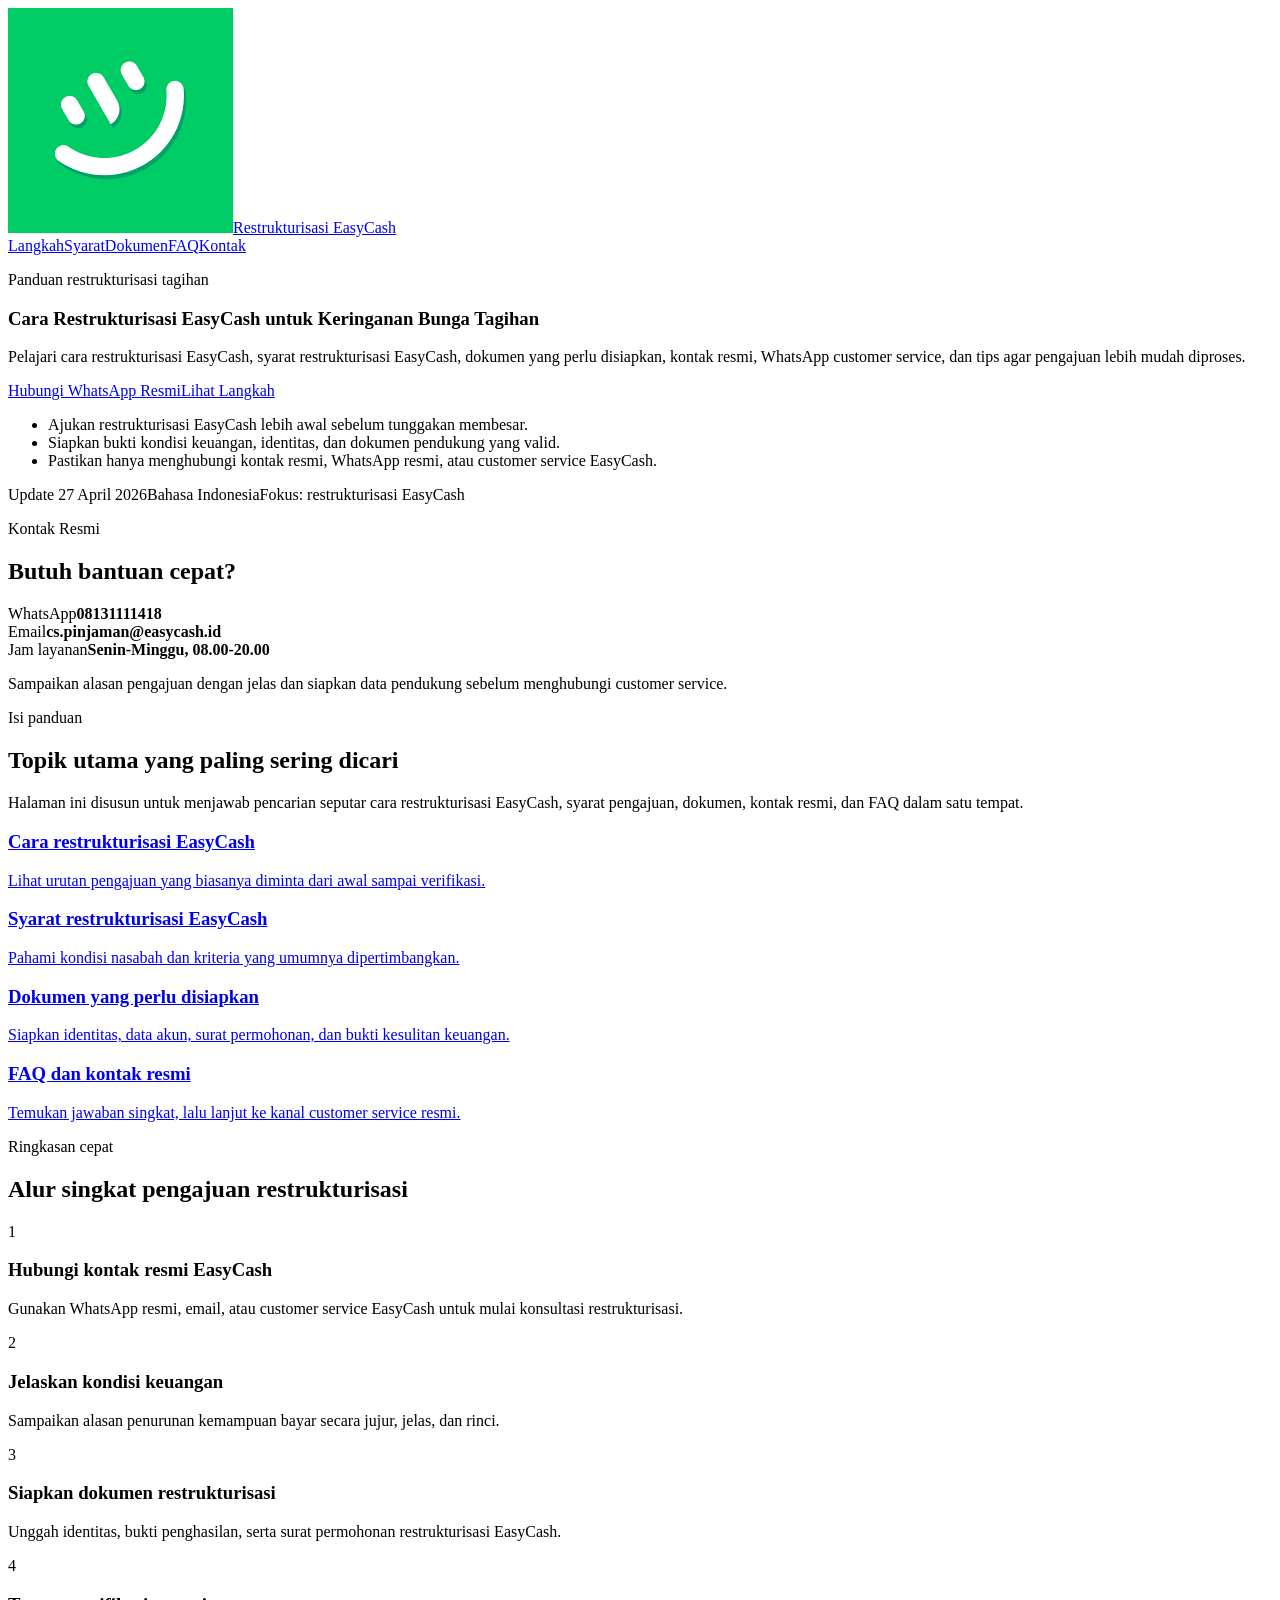
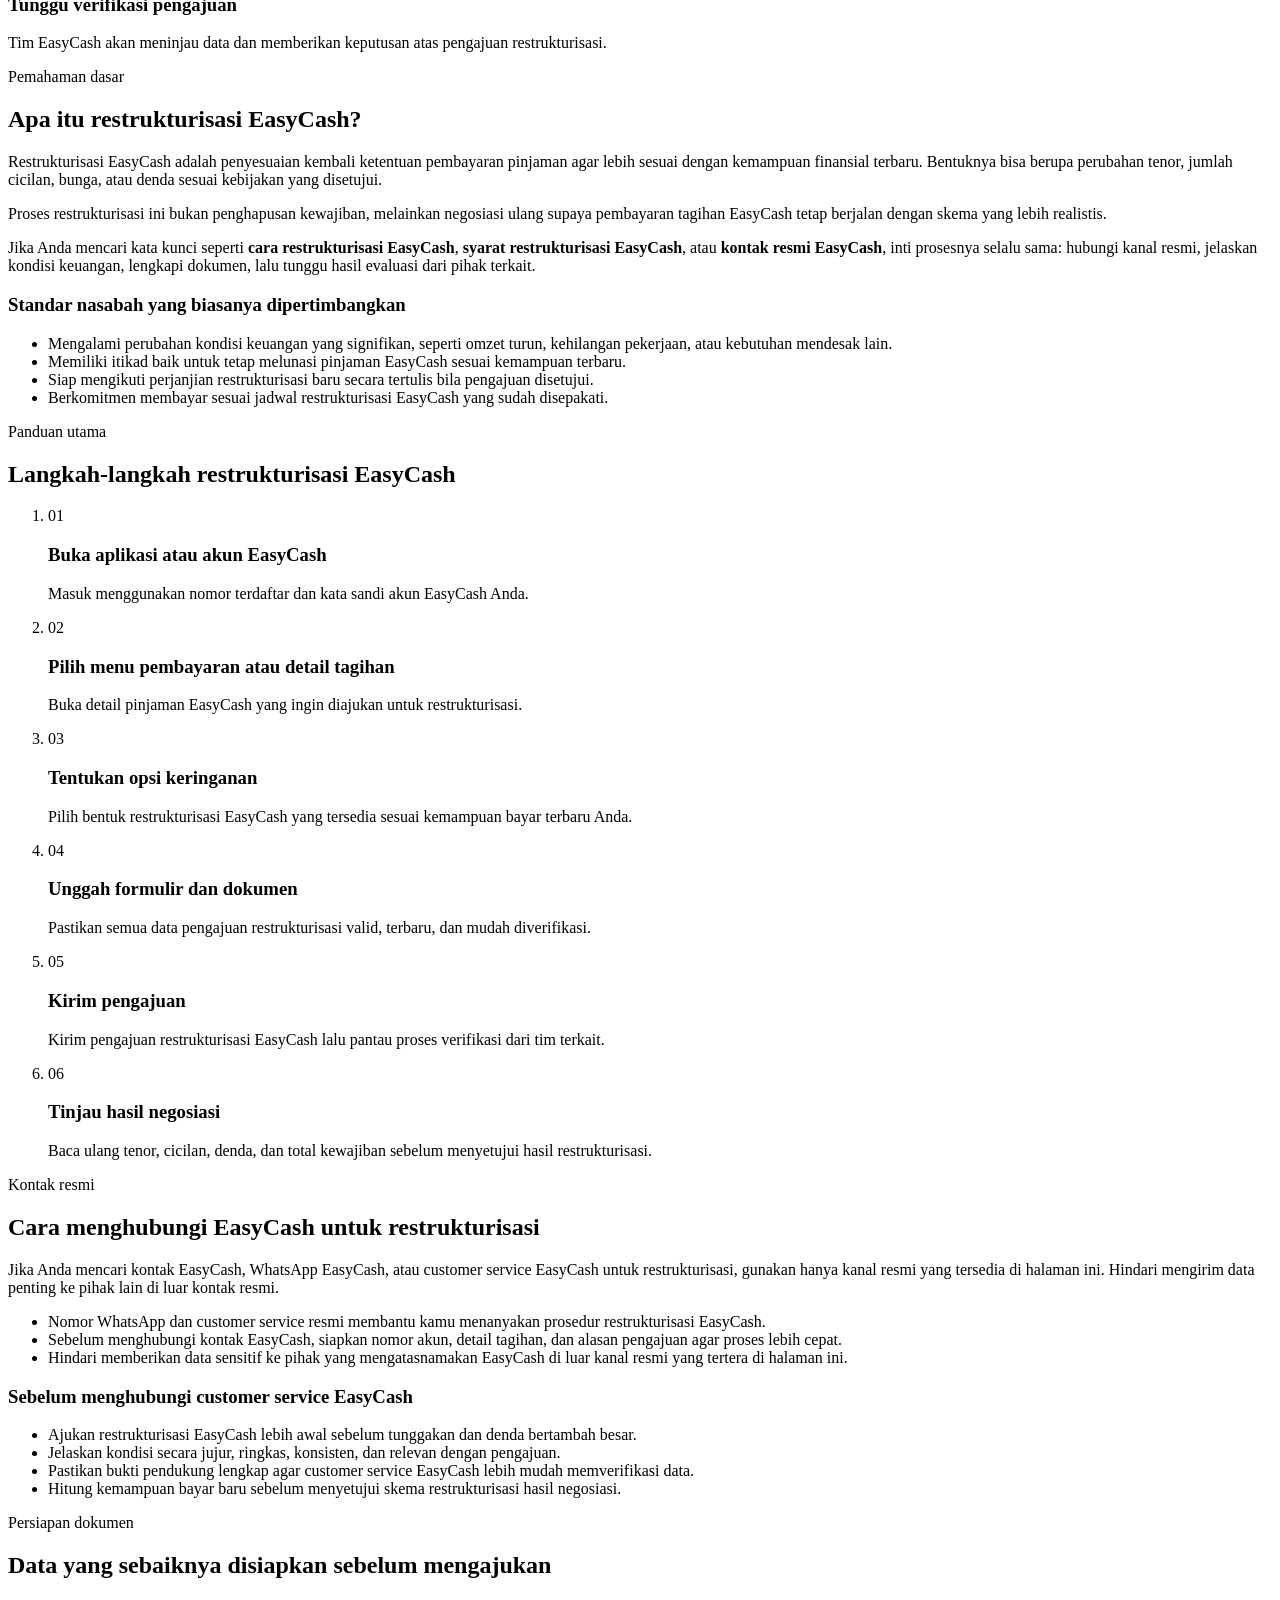
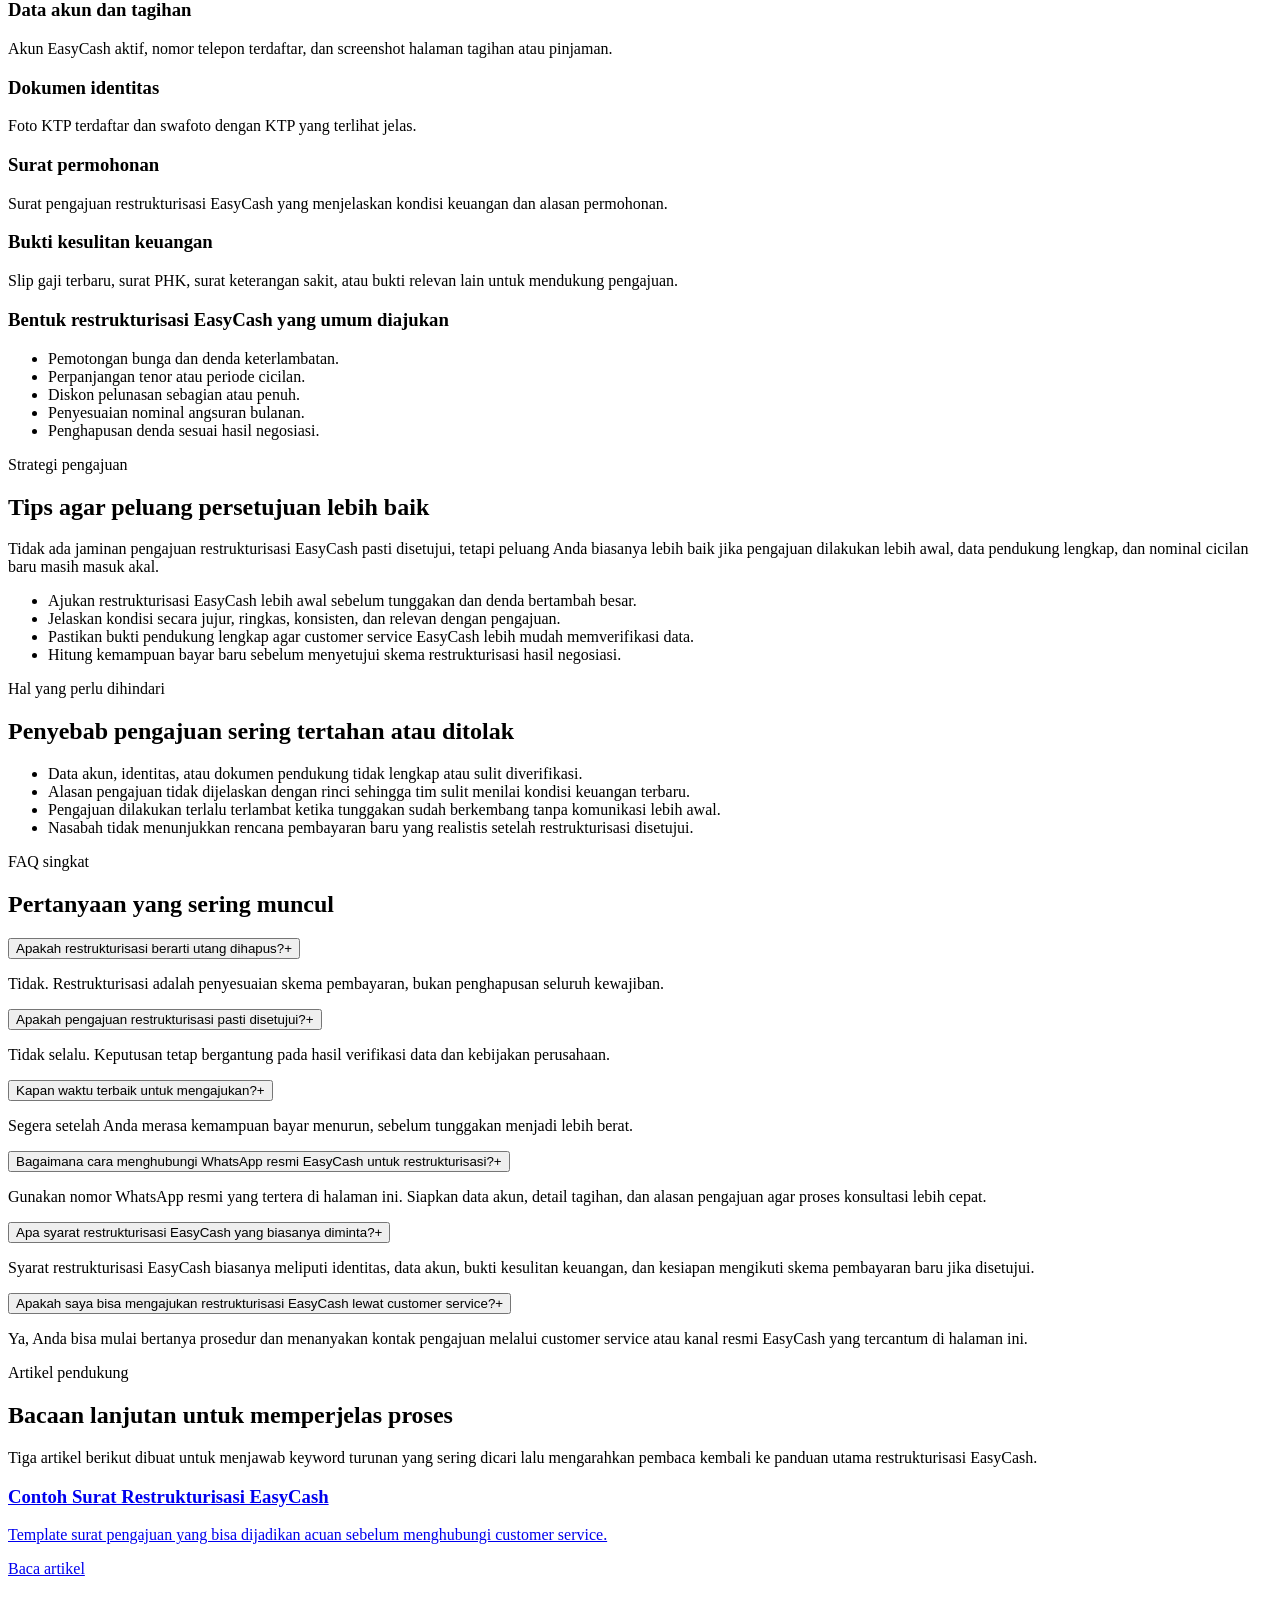
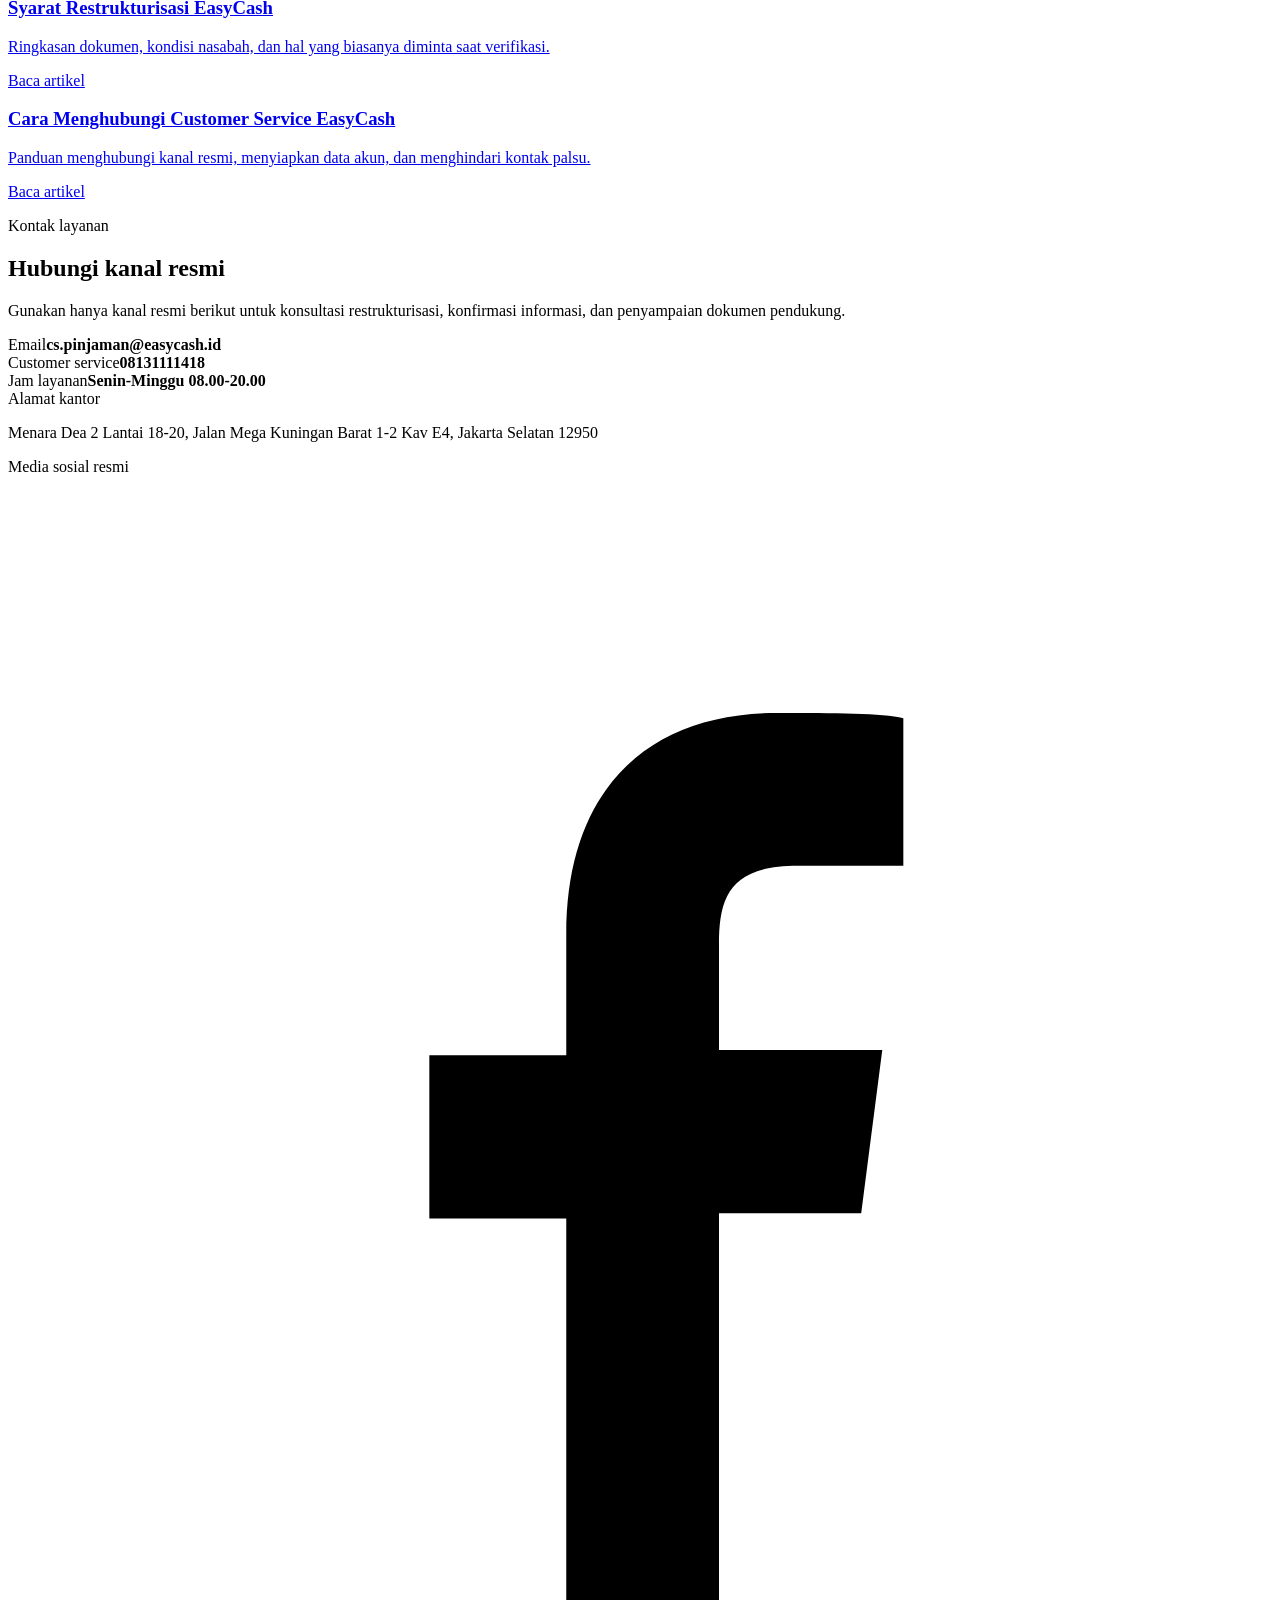
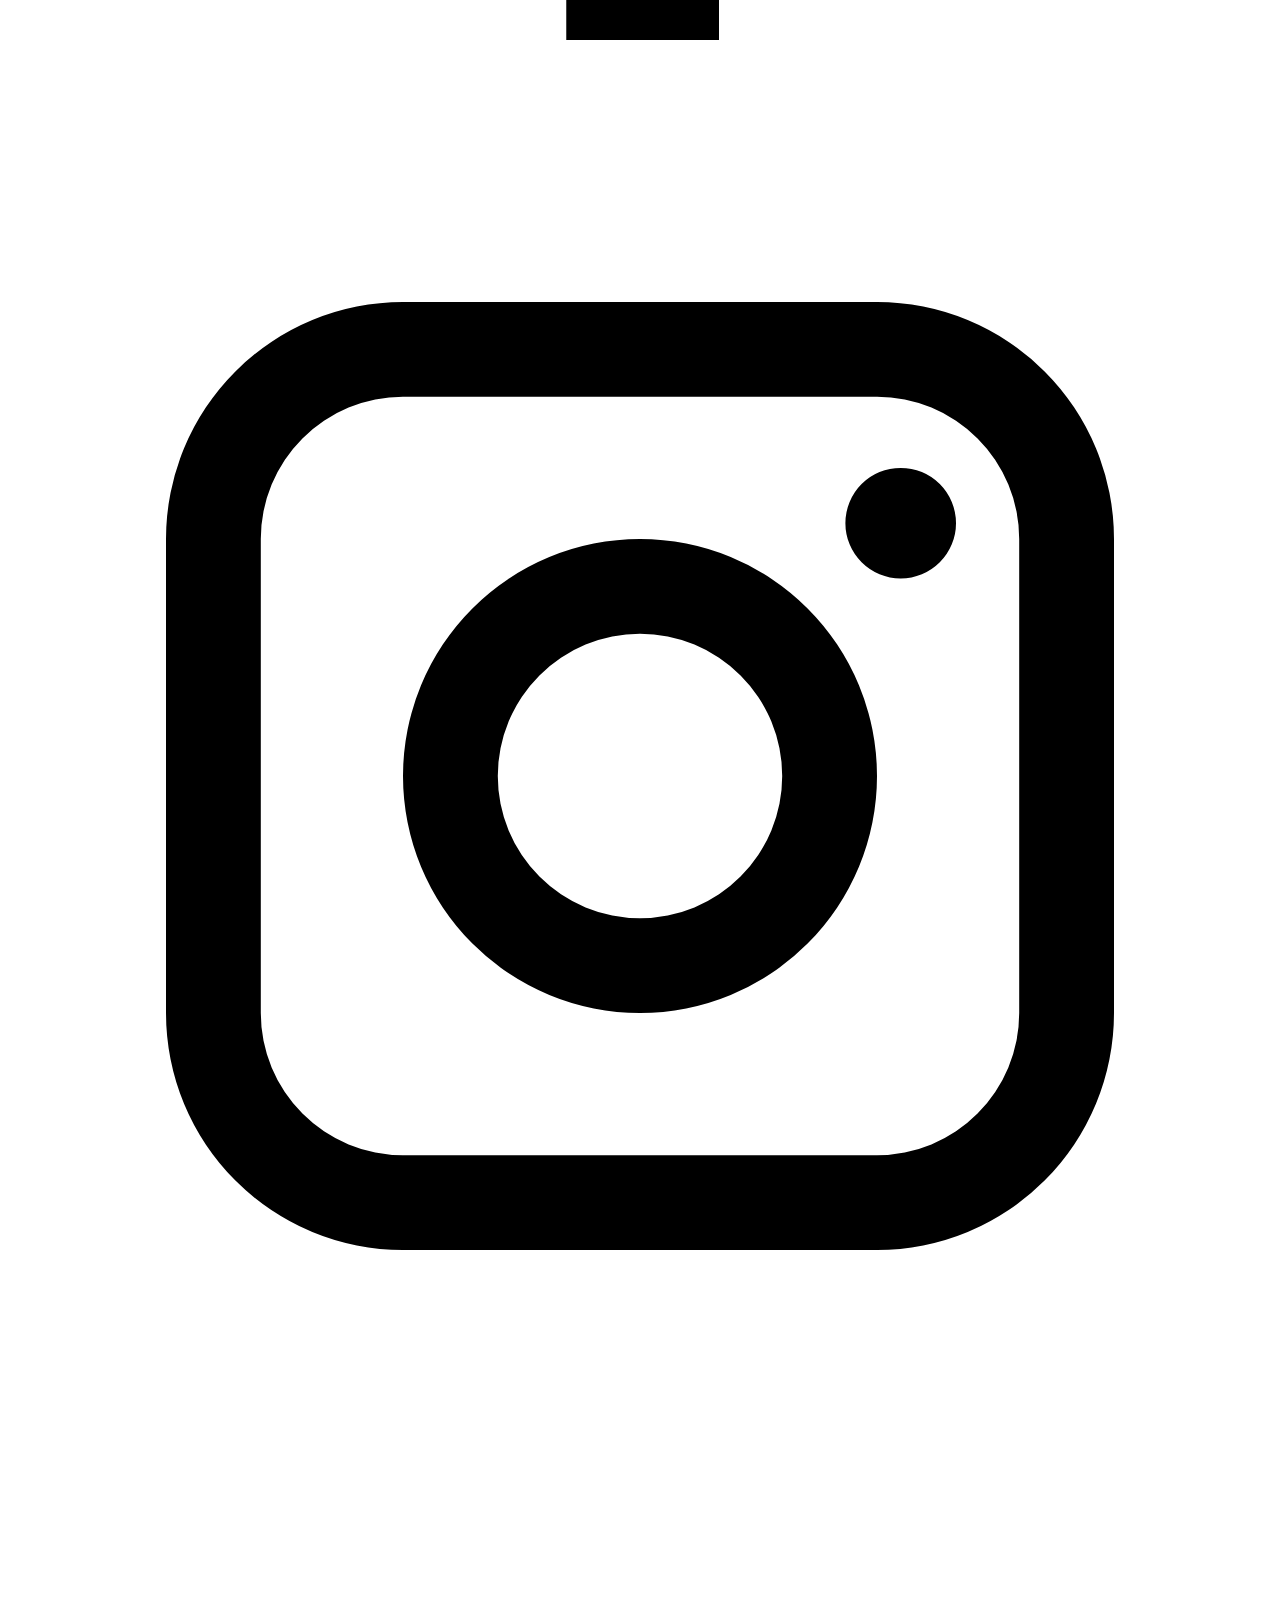
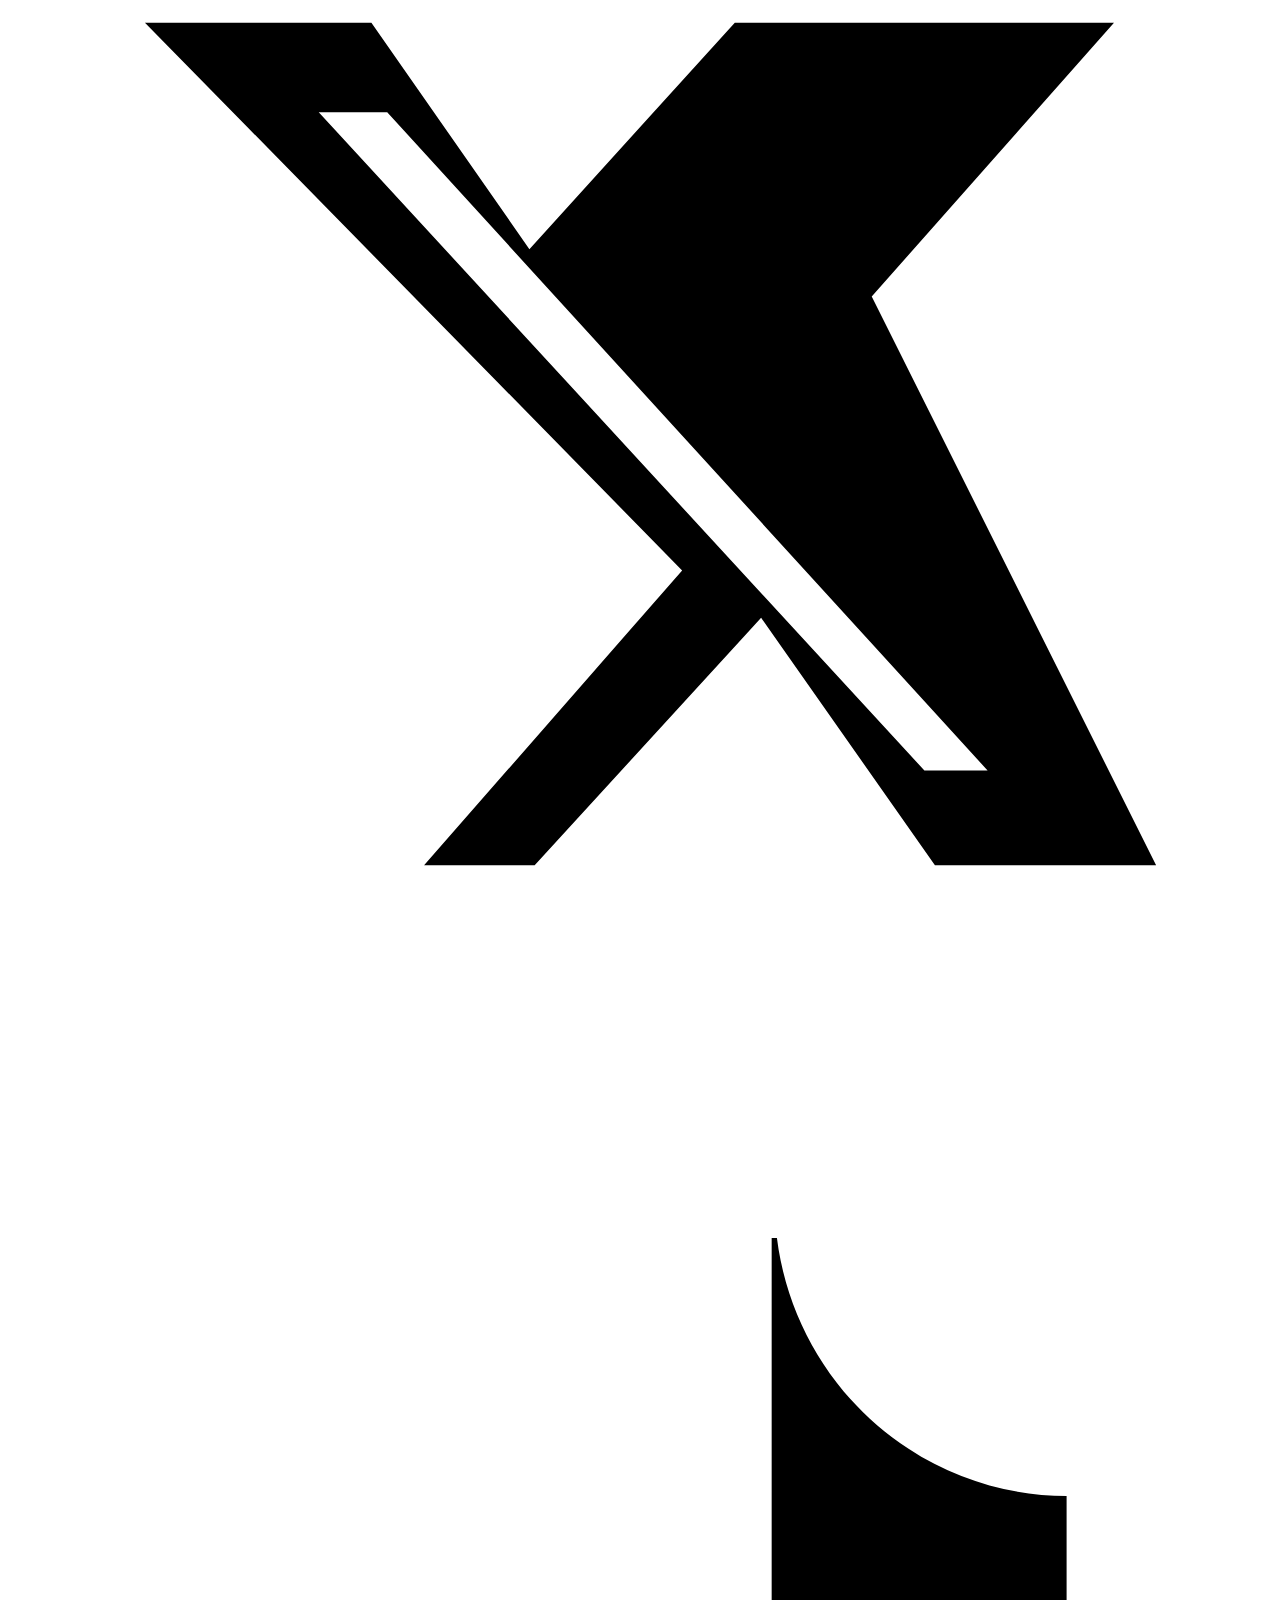
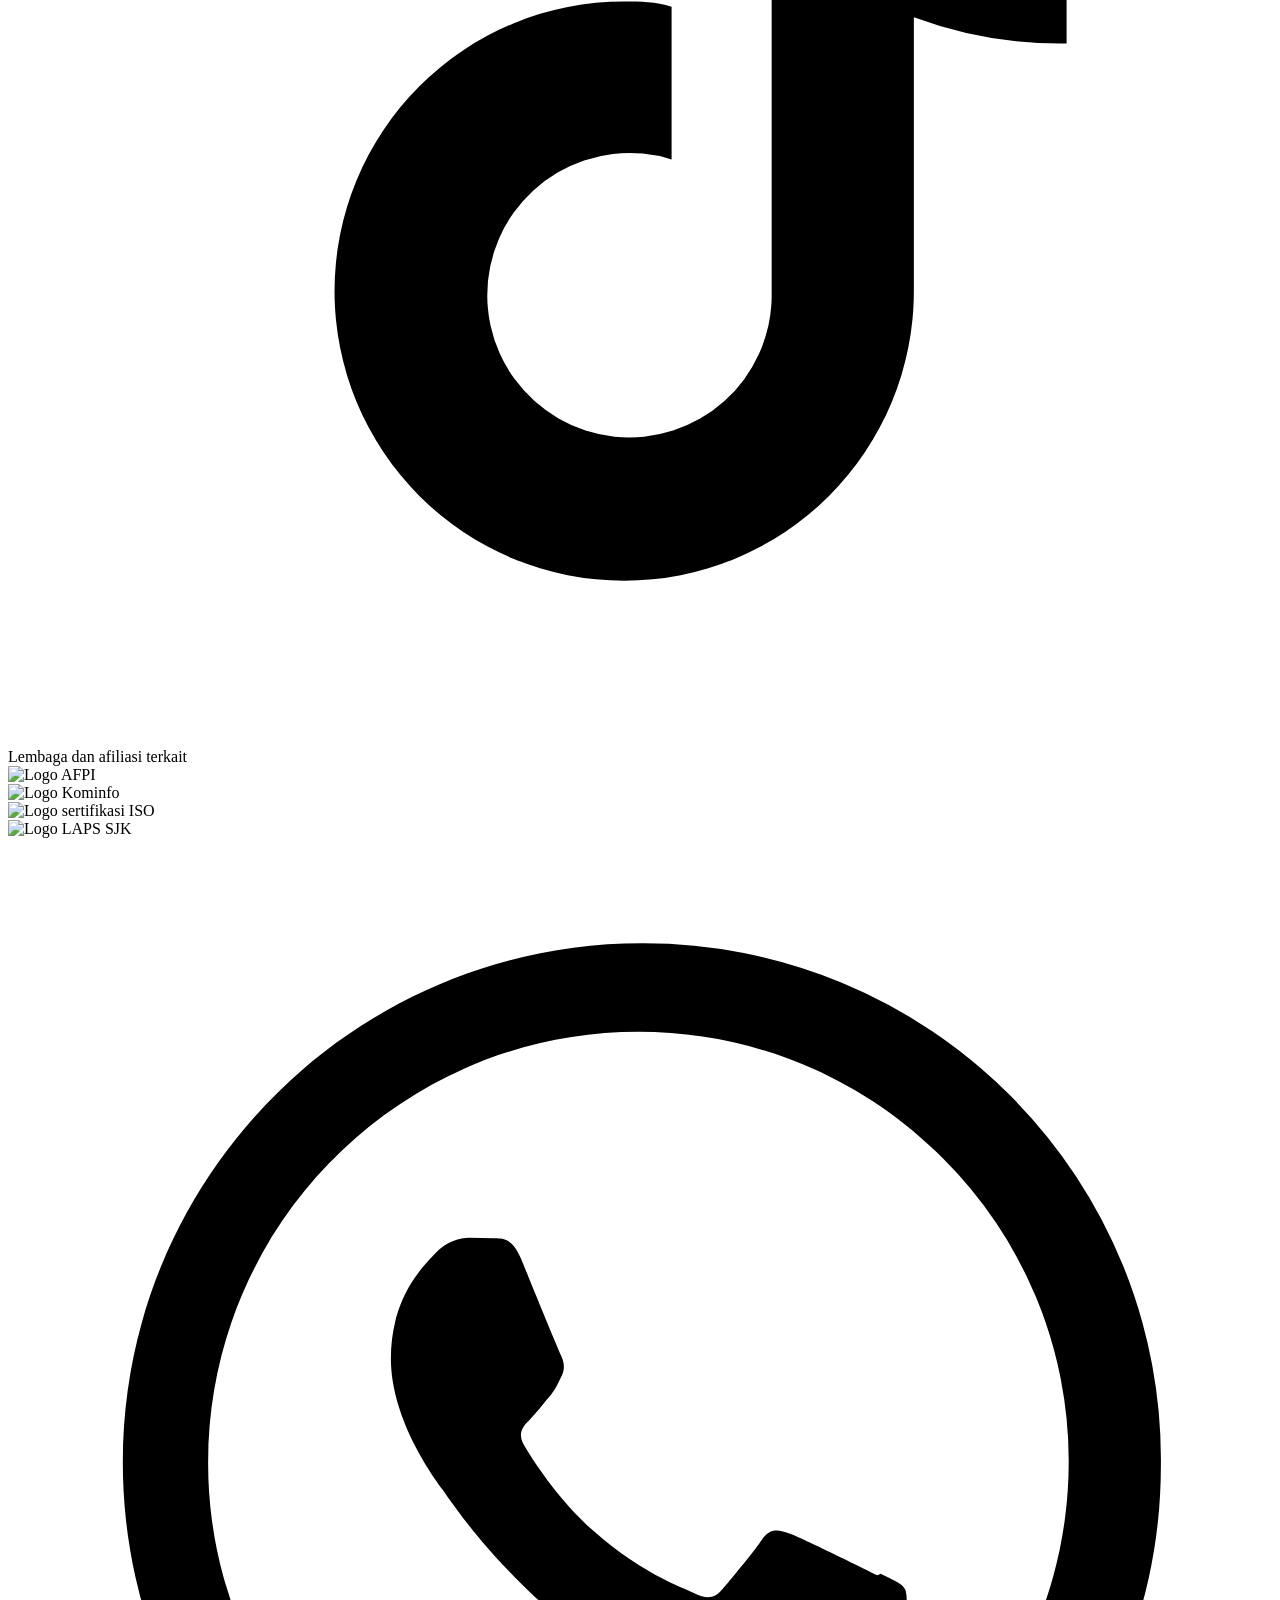
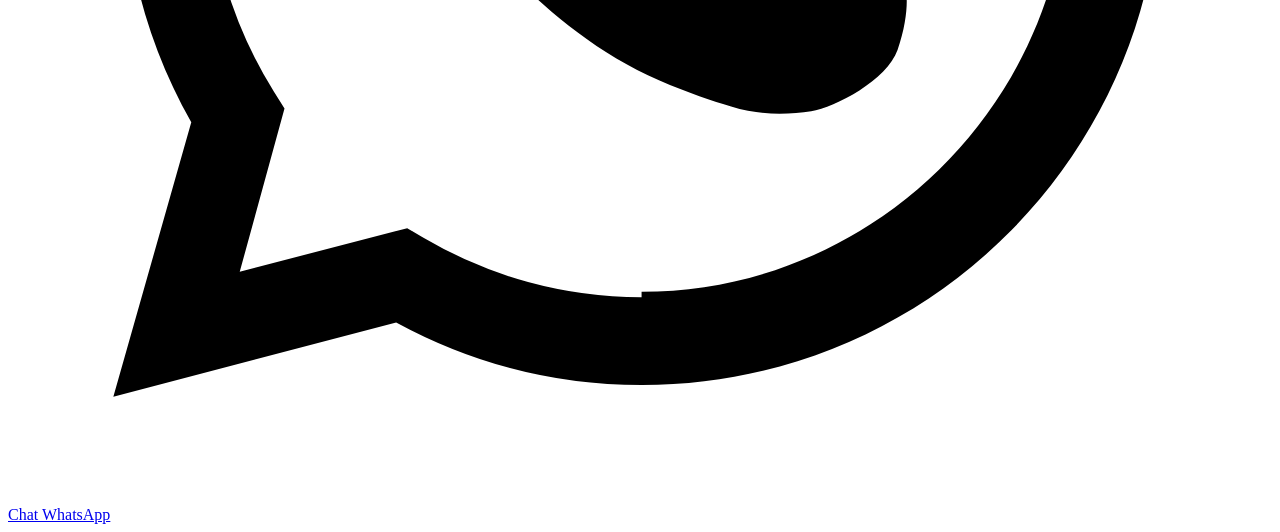
==== index.html @ 9e6d0cee "Create index.html" ====
<!DOCTYPE html>
<html lang="id"><head>
    <meta charset="UTF-8">
    <meta name="viewport" content="width=device-width, initial-scale=1.0">
    <meta name="theme-color" content="#0dcf66">
    <meta name="robots" content="index,follow,max-image-preview:large">
    <meta name="googlebot" content="index,follow,max-image-preview:large">
    <meta name="author" content="Restrukturisasi EasyCash">
    <meta name="format-detection" content="telephone=yes">
    <link rel="preconnect" href="https://fonts.googleapis.com">
    <link rel="preconnect" href="https://fonts.gstatic.com" crossorigin="">
    <link rel="icon" type="image/png" sizes="96x96" href="/favicon-96x96.png">
    <link rel="icon" type="image/png" sizes="48x48" href="/favicon-48x48.png">
    <link rel="icon" type="image/svg+xml" href="/favicon.svg">
    <link rel="icon" type="image/png" sizes="32x32" href="/favicon-32x32.png">
    <link rel="icon" type="image/png" sizes="16x16" href="/favicon-16x16.png">
    <link rel="shortcut icon" type="image/png" href="/favicon-48x48.png">
    <link rel="icon" href="/favicon.png" sizes="225x225">
    <link rel="apple-touch-icon" href="/apple-touch-icon.png">
    <link rel="manifest" href="/manifest.webmanifest">
    <link rel="canonical" href="https://cararestrukturisasipinjamaneasycash.id/">
    <title>Cara Restrukturisasi EasyCash, Syarat, Kontak, dan Pengajuan Resmi</title>
    <meta name="description" content="Panduan restrukturisasi EasyCash lengkap: syarat, dokumen, langkah pengajuan, kontak resmi, WhatsApp customer service, dan tips agar pengajuan lebih mudah diproses.">
    <meta name="google-site-verification" content="7ae8dd400c4c1f23">
    <meta name="keywords" content="restrukturisasi easycash, cara restrukturisasi easycash, syarat restrukturisasi easycash, kontak easycash, whatsapp easycash, pengajuan restrukturisasi easycash">
    <meta property="og:locale" content="id_ID">
    <meta property="og:type" content="article">
    <meta property="og:title" content="Cara Restrukturisasi EasyCash, Syarat, Kontak, dan Pengajuan Resmi">
    <meta property="og:description" content="Pelajari cara restrukturisasi EasyCash, syarat dokumen, kontak resmi, customer service WhatsApp, dan langkah pengajuan yang benar.">
    <meta property="og:url" content="https://cararestrukturisasipinjamaneasycash.id/">
    <meta property="og:site_name" content="Restrukturisasi EasyCash">
    <meta property="og:image" content="https://cararestrukturisasipinjamaneasycash.id/og-image.svg">
    <meta property="og:image:alt" content="Preview panduan restrukturisasi EasyCash">
    <meta property="og:image:width" content="1200">
    <meta property="og:image:height" content="630">
    <meta property="article:published_time" content="2026-04-27">
    <meta property="article:modified_time" content="2026-04-27">
    <link rel="alternate" hreflang="id-ID" href="https://cararestrukturisasipinjamaneasycash.id/">
    <meta name="twitter:card" content="summary_large_image">
    <meta name="twitter:title" content="Cara Restrukturisasi EasyCash, Syarat, Kontak, dan Pengajuan Resmi">
    <meta name="twitter:description" content="Panduan restrukturisasi EasyCash lengkap dengan syarat, kontak resmi, dan langkah pengajuan.">
    <meta name="twitter:image" content="https://cararestrukturisasipinjamaneasycash.id/og-image.svg">
    <script type="application/ld+json">
      {
        "@context": "https://schema.org",
        "@type": "Article",
        "headline": "Cara Restrukturisasi EasyCash, Syarat, Kontak, dan Pengajuan Resmi",
        "description": "Panduan restrukturisasi EasyCash lengkap: syarat, dokumen, langkah pengajuan, kontak resmi, WhatsApp customer service, dan tips agar pengajuan lebih mudah diproses.",
        "inLanguage": "id-ID",
        "mainEntityOfPage": {
          "@type": "WebPage",
          "@id": "https://cararestrukturisasipinjamaneasycash.id/"
        },
        "author": {
          "@type": "Organization",
          "name": "Restrukturisasi EasyCash"
        },
        "datePublished": "2026-04-27",
        "dateModified": "2026-04-27",
        "publisher": {
          "@type": "Organization",
          "name": "Restrukturisasi EasyCash",
          "logo": {
            "@type": "ImageObject",
            "url": "https://cararestrukturisasipinjamaneasycash.id/apple-touch-icon.png"
          }
        }
      }
    </script>
    <script type="module" crossorigin="" src="/assets/main-BmKi6YL8.js"></script>
    <link rel="stylesheet" crossorigin="" href="/assets/main--PvlXbp9.css">
  </head>
  <body>
    <div id="root"><script type="application/ld+json">{"@context":"https://schema.org","@type":"WebPage","name":"Cara Restrukturisasi EasyCash, Syarat, Kontak, dan Pengajuan Resmi","url":"https://cararestrukturisasipinjamaneasycash.id/","inLanguage":"id-ID","description":"Panduan restrukturisasi EasyCash lengkap: syarat, dokumen, langkah pengajuan, kontak resmi, WhatsApp customer service, dan tips agar pengajuan lebih mudah diproses."}</script><script type="application/ld+json">{"@context":"https://schema.org","@type":"Article","headline":"Cara Restrukturisasi EasyCash, Syarat, Kontak, dan Pengajuan Resmi","description":"Panduan restrukturisasi EasyCash lengkap: syarat, dokumen, langkah pengajuan, kontak resmi, WhatsApp customer service, dan tips agar pengajuan lebih mudah diproses.","author":{"@type":"Organization","name":"Restrukturisasi EasyCash"},"publisher":{"@type":"Organization","name":"Restrukturisasi EasyCash","logo":{"@type":"ImageObject","url":"https://cararestrukturisasipinjamaneasycash.id/apple-touch-icon.png"}},"mainEntityOfPage":"https://cararestrukturisasipinjamaneasycash.id/","datePublished":"2026-04-27","dateModified":"2026-04-27","image":"https://cararestrukturisasipinjamaneasycash.id/og-image.svg","keywords":["restrukturisasi easycash","cara restrukturisasi easycash","syarat restrukturisasi easycash","whatsapp easycash","kontak easycash"]}</script><script type="application/ld+json">{"@context":"https://schema.org","@type":"FAQPage","mainEntity":[{"@type":"Question","name":"Apakah restrukturisasi berarti utang dihapus?","acceptedAnswer":{"@type":"Answer","text":"Tidak. Restrukturisasi adalah penyesuaian skema pembayaran, bukan penghapusan seluruh kewajiban."}},{"@type":"Question","name":"Apakah pengajuan restrukturisasi pasti disetujui?","acceptedAnswer":{"@type":"Answer","text":"Tidak selalu. Keputusan tetap bergantung pada hasil verifikasi data dan kebijakan perusahaan."}},{"@type":"Question","name":"Kapan waktu terbaik untuk mengajukan?","acceptedAnswer":{"@type":"Answer","text":"Segera setelah Anda merasa kemampuan bayar menurun, sebelum tunggakan menjadi lebih berat."}},{"@type":"Question","name":"Bagaimana cara menghubungi WhatsApp resmi EasyCash untuk restrukturisasi?","acceptedAnswer":{"@type":"Answer","text":"Gunakan nomor WhatsApp resmi yang tertera di halaman ini. Siapkan data akun, detail tagihan, dan alasan pengajuan agar proses konsultasi lebih cepat."}},{"@type":"Question","name":"Apa syarat restrukturisasi EasyCash yang biasanya diminta?","acceptedAnswer":{"@type":"Answer","text":"Syarat restrukturisasi EasyCash biasanya meliputi identitas, data akun, bukti kesulitan keuangan, dan kesiapan mengikuti skema pembayaran baru jika disetujui."}},{"@type":"Question","name":"Apakah saya bisa mengajukan restrukturisasi EasyCash lewat customer service?","acceptedAnswer":{"@type":"Answer","text":"Ya, Anda bisa mulai bertanya prosedur dan menanyakan kontak pengajuan melalui customer service atau kanal resmi EasyCash yang tercantum di halaman ini."}}]}</script><script type="application/ld+json">{"@context":"https://schema.org","@type":"Organization","name":"Restrukturisasi EasyCash","url":"https://cararestrukturisasipinjamaneasycash.id/","email":"cs.pinjaman@easycash.id","contactPoint":[{"@type":"ContactPoint","contactType":"customer support","telephone":"+62-813-1111-418","areaServed":"ID","availableLanguage":["id"]}],"sameAs":["https://www.facebook.com/EasycashIndonesia","https://www.instagram.com/easycash.ind","https://x.com/easycashid","https://www.tiktok.com/@easycash.id"]}</script><script type="application/ld+json">{"@context":"https://schema.org","@type":"BreadcrumbList","itemListElement":[{"@type":"ListItem","position":1,"name":"Beranda","item":"https://cararestrukturisasipinjamaneasycash.id/"},{"@type":"ListItem","position":2,"name":"Restrukturisasi EasyCash","item":"https://cararestrukturisasipinjamaneasycash.id/"}]}</script><header class="site-header"><div class="container nav"><a class="brand" href="#top"><span class="brand-media" aria-hidden="true"><img class="brand-icon" src="[data-uri]" alt=""></span><span class="brand-text">Restrukturisasi EasyCash</span></a><nav class="nav-links"><a href="#langkah">Langkah</a><a href="#syarat">Syarat</a><a href="#dokumen">Dokumen</a><a href="#faq">FAQ</a><a href="#kontak">Kontak</a></nav></div></header><main id="top"><article class="page-article" aria-label="Panduan restrukturisasi EasyCash"><section class="hero"><div class="container hero-grid"><div class="hero-copy reveal revealed"><p class="eyebrow">Panduan restrukturisasi tagihan</p><h1>Cara Restrukturisasi EasyCash untuk Keringanan Bunga Tagihan</h1><p class="lead">Pelajari cara restrukturisasi EasyCash, syarat restrukturisasi EasyCash, dokumen yang perlu disiapkan, kontak resmi, WhatsApp customer service, dan tips agar pengajuan lebih mudah diproses.</p><div class="cta-group"><a class="button button-primary" href="https://wa.me/628131111418" target="_blank" rel="noreferrer">Hubungi WhatsApp Resmi</a><a class="button button-secondary" href="#langkah">Lihat Langkah</a></div><ul class="hero-points"><li>Ajukan restrukturisasi EasyCash lebih awal sebelum tunggakan membesar.</li><li>Siapkan bukti kondisi keuangan, identitas, dan dokumen pendukung yang valid.</li><li>Pastikan hanya menghubungi kontak resmi, WhatsApp resmi, atau customer service EasyCash.</li></ul><div class="hero-meta" aria-label="Informasi artikel"><span>Update 27 April 2026</span><span>Bahasa Indonesia</span><span>Fokus: restrukturisasi EasyCash</span></div></div><aside class="hero-card reveal revealed"><p class="card-label">Kontak Resmi</p><h2>Butuh bantuan cepat?</h2><div class="contact-list"><div><span>WhatsApp</span><strong>08131111418</strong></div><div><span>Email</span><strong>cs.pinjaman@easycash.id</strong></div><div><span>Jam layanan</span><strong>Senin-Minggu, 08.00-20.00</strong></div></div><p class="helper">Sampaikan alasan pengajuan dengan jelas dan siapkan data pendukung sebelum menghubungi customer service.</p></aside></div></section><section class="section section-toc"><div class="container"><div class="section-heading reveal revealed"><p class="eyebrow">Isi panduan</p><h2>Topik utama yang paling sering dicari</h2><p class="body-copy">Halaman ini disusun untuk menjawab pencarian seputar cara restrukturisasi EasyCash, syarat pengajuan, dokumen, kontak resmi, dan FAQ dalam satu tempat.</p></div><nav class="toc-grid" aria-label="Daftar isi artikel"><a class="toc-card reveal revealed" href="#langkah"><h3>Cara restrukturisasi EasyCash</h3><p>Lihat urutan pengajuan yang biasanya diminta dari awal sampai verifikasi.</p></a><a class="toc-card reveal revealed" href="#syarat"><h3>Syarat restrukturisasi EasyCash</h3><p>Pahami kondisi nasabah dan kriteria yang umumnya dipertimbangkan.</p></a><a class="toc-card reveal revealed" href="#dokumen"><h3>Dokumen yang perlu disiapkan</h3><p>Siapkan identitas, data akun, surat permohonan, dan bukti kesulitan keuangan.</p></a><a class="toc-card reveal revealed" href="#faq"><h3>FAQ dan kontak resmi</h3><p>Temukan jawaban singkat, lalu lanjut ke kanal customer service resmi.</p></a></nav></div></section><section class="section"><div class="container"><div class="section-heading reveal revealed"><p class="eyebrow">Ringkasan cepat</p><h2>Alur singkat pengajuan restrukturisasi</h2></div><div class="summary-grid"><article class="summary-card reveal revealed"><span class="summary-number">1</span><h3>Hubungi kontak resmi EasyCash</h3><p>Gunakan WhatsApp resmi, email, atau customer service EasyCash untuk mulai konsultasi restrukturisasi.</p></article><article class="summary-card reveal revealed"><span class="summary-number">2</span><h3>Jelaskan kondisi keuangan</h3><p>Sampaikan alasan penurunan kemampuan bayar secara jujur, jelas, dan rinci.</p></article><article class="summary-card reveal revealed"><span class="summary-number">3</span><h3>Siapkan dokumen restrukturisasi</h3><p>Unggah identitas, bukti penghasilan, serta surat permohonan restrukturisasi EasyCash.</p></article><article class="summary-card reveal revealed"><span class="summary-number">4</span><h3>Tunggu verifikasi pengajuan</h3><p>Tim EasyCash akan meninjau data dan memberikan keputusan atas pengajuan restrukturisasi.</p></article></div></div></section><section class="section section-soft" id="syarat"><div class="container two-column"><div class="reveal revealed"><div class="section-heading left"><p class="eyebrow">Pemahaman dasar</p><h2>Apa itu restrukturisasi EasyCash?</h2></div><p class="body-copy">Restrukturisasi EasyCash adalah penyesuaian kembali ketentuan pembayaran pinjaman agar lebih sesuai dengan kemampuan finansial terbaru. Bentuknya bisa berupa perubahan tenor, jumlah cicilan, bunga, atau denda sesuai kebijakan yang disetujui.</p><p class="body-copy">Proses restrukturisasi ini bukan penghapusan kewajiban, melainkan negosiasi ulang supaya pembayaran tagihan EasyCash tetap berjalan dengan skema yang lebih realistis.</p><p class="body-copy">Jika Anda mencari kata kunci seperti <strong>cara restrukturisasi EasyCash</strong>,<strong> syarat restrukturisasi EasyCash</strong>, atau <strong>kontak resmi EasyCash</strong>, inti prosesnya selalu sama: hubungi kanal resmi, jelaskan kondisi keuangan, lengkapi dokumen, lalu tunggu hasil evaluasi dari pihak terkait.</p></div><div class="panel reveal revealed"><h3>Standar nasabah yang biasanya dipertimbangkan</h3><ul class="check-list"><li>Mengalami perubahan kondisi keuangan yang signifikan, seperti omzet turun, kehilangan pekerjaan, atau kebutuhan mendesak lain.</li><li>Memiliki itikad baik untuk tetap melunasi pinjaman EasyCash sesuai kemampuan terbaru.</li><li>Siap mengikuti perjanjian restrukturisasi baru secara tertulis bila pengajuan disetujui.</li><li>Berkomitmen membayar sesuai jadwal restrukturisasi EasyCash yang sudah disepakati.</li></ul></div></div></section><section class="section" id="langkah"><div class="container"><div class="section-heading reveal revealed"><p class="eyebrow">Panduan utama</p><h2>Langkah-langkah restrukturisasi EasyCash</h2></div><ol class="steps"><li class="step reveal revealed"><span>01</span><div><h3>Buka aplikasi atau akun EasyCash</h3><p>Masuk menggunakan nomor terdaftar dan kata sandi akun EasyCash Anda.</p></div></li><li class="step reveal revealed"><span>02</span><div><h3>Pilih menu pembayaran atau detail tagihan</h3><p>Buka detail pinjaman EasyCash yang ingin diajukan untuk restrukturisasi.</p></div></li><li class="step reveal revealed"><span>03</span><div><h3>Tentukan opsi keringanan</h3><p>Pilih bentuk restrukturisasi EasyCash yang tersedia sesuai kemampuan bayar terbaru Anda.</p></div></li><li class="step reveal revealed"><span>04</span><div><h3>Unggah formulir dan dokumen</h3><p>Pastikan semua data pengajuan restrukturisasi valid, terbaru, dan mudah diverifikasi.</p></div></li><li class="step reveal revealed"><span>05</span><div><h3>Kirim pengajuan</h3><p>Kirim pengajuan restrukturisasi EasyCash lalu pantau proses verifikasi dari tim terkait.</p></div></li><li class="step reveal revealed"><span>06</span><div><h3>Tinjau hasil negosiasi</h3><p>Baca ulang tenor, cicilan, denda, dan total kewajiban sebelum menyetujui hasil restrukturisasi.</p></div></li></ol></div></section><section class="section section-soft"><div class="container two-column"><div class="panel reveal"><div class="section-heading left"><p class="eyebrow">Kontak resmi</p><h2>Cara menghubungi EasyCash untuk restrukturisasi</h2></div><p class="body-copy">Jika Anda mencari kontak EasyCash, WhatsApp EasyCash, atau customer service EasyCash untuk restrukturisasi, gunakan hanya kanal resmi yang tersedia di halaman ini. Hindari mengirim data penting ke pihak lain di luar kontak resmi.</p><ul class="check-list"><li>Nomor WhatsApp dan customer service resmi membantu kamu menanyakan prosedur restrukturisasi EasyCash.</li><li>Sebelum menghubungi kontak EasyCash, siapkan nomor akun, detail tagihan, dan alasan pengajuan agar proses lebih cepat.</li><li>Hindari memberikan data sensitif ke pihak yang mengatasnamakan EasyCash di luar kanal resmi yang tertera di halaman ini.</li></ul></div><div class="panel accent-panel reveal revealed"><h3>Sebelum menghubungi customer service EasyCash</h3><ul class="dot-list"><li>Ajukan restrukturisasi EasyCash lebih awal sebelum tunggakan dan denda bertambah besar.</li><li>Jelaskan kondisi secara jujur, ringkas, konsisten, dan relevan dengan pengajuan.</li><li>Pastikan bukti pendukung lengkap agar customer service EasyCash lebih mudah memverifikasi data.</li><li>Hitung kemampuan bayar baru sebelum menyetujui skema restrukturisasi hasil negosiasi.</li></ul></div></div></section><section class="section section-dark" id="dokumen"><div class="container"><div class="section-heading reveal"><p class="eyebrow eyebrow-light">Persiapan dokumen</p><h2>Data yang sebaiknya disiapkan sebelum mengajukan</h2></div><div class="docs-grid"><article class="doc-card reveal revealed"><h3>Data akun dan tagihan</h3><p>Akun EasyCash aktif, nomor telepon terdaftar, dan screenshot halaman tagihan atau pinjaman.</p></article><article class="doc-card reveal revealed"><h3>Dokumen identitas</h3><p>Foto KTP terdaftar dan swafoto dengan KTP yang terlihat jelas.</p></article><article class="doc-card reveal revealed"><h3>Surat permohonan</h3><p>Surat pengajuan restrukturisasi EasyCash yang menjelaskan kondisi keuangan dan alasan permohonan.</p></article><article class="doc-card reveal revealed"><h3>Bukti kesulitan keuangan</h3><p>Slip gaji terbaru, surat PHK, surat keterangan sakit, atau bukti relevan lain untuk mendukung pengajuan.</p></article></div></div></section><section class="section"><div class="container"><div class="panel accent-panel reveal revealed"><h3>Bentuk restrukturisasi EasyCash yang umum diajukan</h3><ul class="dot-list"><li>Pemotongan bunga dan denda keterlambatan.</li><li>Perpanjangan tenor atau periode cicilan.</li><li>Diskon pelunasan sebagian atau penuh.</li><li>Penyesuaian nominal angsuran bulanan.</li><li>Penghapusan denda sesuai hasil negosiasi.</li></ul></div></div></section><section class="section"><div class="container two-column"><div class="panel reveal revealed"><div class="section-heading left"><p class="eyebrow">Strategi pengajuan</p><h2>Tips agar peluang persetujuan lebih baik</h2></div><p class="body-copy">Tidak ada jaminan pengajuan restrukturisasi EasyCash pasti disetujui, tetapi peluang Anda biasanya lebih baik jika pengajuan dilakukan lebih awal, data pendukung lengkap, dan nominal cicilan baru masih masuk akal.</p><ul class="dot-list"><li>Ajukan restrukturisasi EasyCash lebih awal sebelum tunggakan dan denda bertambah besar.</li><li>Jelaskan kondisi secara jujur, ringkas, konsisten, dan relevan dengan pengajuan.</li><li>Pastikan bukti pendukung lengkap agar customer service EasyCash lebih mudah memverifikasi data.</li><li>Hitung kemampuan bayar baru sebelum menyetujui skema restrukturisasi hasil negosiasi.</li></ul></div><div class="panel reveal revealed"><div class="section-heading left"><p class="eyebrow">Hal yang perlu dihindari</p><h2>Penyebab pengajuan sering tertahan atau ditolak</h2></div><ul class="check-list"><li>Data akun, identitas, atau dokumen pendukung tidak lengkap atau sulit diverifikasi.</li><li>Alasan pengajuan tidak dijelaskan dengan rinci sehingga tim sulit menilai kondisi keuangan terbaru.</li><li>Pengajuan dilakukan terlalu terlambat ketika tunggakan sudah berkembang tanpa komunikasi lebih awal.</li><li>Nasabah tidak menunjukkan rencana pembayaran baru yang realistis setelah restrukturisasi disetujui.</li></ul></div></div></section><section class="section section-soft" id="faq"><div class="container faq-wrap"><div class="section-heading reveal revealed"><p class="eyebrow">FAQ singkat</p><h2>Pertanyaan yang sering muncul</h2></div><div class="faq-list"><article class="faq-item active"><button class="faq-question" type="button" aria-expanded="true"><span>Apakah restrukturisasi berarti utang dihapus?</span><span class="faq-icon">+</span></button><div class="faq-answer"><p>Tidak. Restrukturisasi adalah penyesuaian skema pembayaran, bukan penghapusan seluruh kewajiban.</p></div></article><article class="faq-item "><button class="faq-question" type="button" aria-expanded="false"><span>Apakah pengajuan restrukturisasi pasti disetujui?</span><span class="faq-icon">+</span></button><div class="faq-answer"><p>Tidak selalu. Keputusan tetap bergantung pada hasil verifikasi data dan kebijakan perusahaan.</p></div></article><article class="faq-item "><button class="faq-question" type="button" aria-expanded="false"><span>Kapan waktu terbaik untuk mengajukan?</span><span class="faq-icon">+</span></button><div class="faq-answer"><p>Segera setelah Anda merasa kemampuan bayar menurun, sebelum tunggakan menjadi lebih berat.</p></div></article><article class="faq-item "><button class="faq-question" type="button" aria-expanded="false"><span>Bagaimana cara menghubungi WhatsApp resmi EasyCash untuk restrukturisasi?</span><span class="faq-icon">+</span></button><div class="faq-answer"><p>Gunakan nomor WhatsApp resmi yang tertera di halaman ini. Siapkan data akun, detail tagihan, dan alasan pengajuan agar proses konsultasi lebih cepat.</p></div></article><article class="faq-item "><button class="faq-question" type="button" aria-expanded="false"><span>Apa syarat restrukturisasi EasyCash yang biasanya diminta?</span><span class="faq-icon">+</span></button><div class="faq-answer"><p>Syarat restrukturisasi EasyCash biasanya meliputi identitas, data akun, bukti kesulitan keuangan, dan kesiapan mengikuti skema pembayaran baru jika disetujui.</p></div></article><article class="faq-item "><button class="faq-question" type="button" aria-expanded="false"><span>Apakah saya bisa mengajukan restrukturisasi EasyCash lewat customer service?</span><span class="faq-icon">+</span></button><div class="faq-answer"><p>Ya, Anda bisa mulai bertanya prosedur dan menanyakan kontak pengajuan melalui customer service atau kanal resmi EasyCash yang tercantum di halaman ini.</p></div></article></div></div></section><section class="section"><div class="container"><div class="section-heading reveal revealed"><p class="eyebrow">Artikel pendukung</p><h2>Bacaan lanjutan untuk memperjelas proses</h2><p class="body-copy">Tiga artikel berikut dibuat untuk menjawab keyword turunan yang sering dicari lalu mengarahkan pembaca kembali ke panduan utama restrukturisasi EasyCash.</p></div><div class="article-grid"><a class="article-card reveal revealed" href="/contoh-surat-restrukturisasi-easycash.html"><h3>Contoh Surat Restrukturisasi EasyCash</h3><p>Template surat pengajuan yang bisa dijadikan acuan sebelum menghubungi customer service.</p><span class="article-card-cta">Baca artikel</span></a><a class="article-card reveal revealed" href="/syarat-restrukturisasi-easycash.html"><h3>Syarat Restrukturisasi EasyCash</h3><p>Ringkasan dokumen, kondisi nasabah, dan hal yang biasanya diminta saat verifikasi.</p><span class="article-card-cta">Baca artikel</span></a><a class="article-card reveal revealed" href="/cara-menghubungi-customer-service-easycash.html"><h3>Cara Menghubungi Customer Service EasyCash</h3><p>Panduan menghubungi kanal resmi, menyiapkan data akun, dan menghindari kontak palsu.</p><span class="article-card-cta">Baca artikel</span></a></div></div></section></article></main><footer class="site-footer" id="kontak"><div class="container footer-grid reveal revealed"><div class="footer-intro"><p class="eyebrow">Kontak layanan</p><h2>Hubungi kanal resmi</h2><p class="footer-lead">Gunakan hanya kanal resmi berikut untuk konsultasi restrukturisasi, konfirmasi informasi, dan penyampaian dokumen pendukung.</p></div><div class="footer-contact"><div class="contact-card-grid"><article class="contact-card"><span class="contact-card-label">Email</span><strong>cs.pinjaman@easycash.id</strong></article><article class="contact-card"><span class="contact-card-label">Customer service</span><strong>08131111418</strong></article><article class="contact-card"><span class="contact-card-label">Jam layanan</span><strong>Senin-Minggu 08.00-20.00</strong></article></div><div class="address-panel"><span class="contact-card-label">Alamat kantor</span><p>Menara Dea 2 Lantai 18-20, Jalan Mega Kuningan Barat 1-2 Kav E4, Jakarta Selatan 12950</p></div><div class="social-block"><span class="contact-card-label">Media sosial resmi</span><div class="social-chip-grid"><a class="social-icon" href="https://www.facebook.com/EasycashIndonesia" target="_blank" rel="noreferrer" aria-label="Facebook @EasycashIndonesia" title="Facebook: @EasycashIndonesia"><svg viewBox="0 0 24 24" aria-hidden="true"><path d="M13.5 22v-8h2.7l.4-3.1h-3.1V8.9c0-.9.2-1.5 1.5-1.5H17V4.6c-.4-.1-1.3-.1-2.4-.1-2.4 0-4 1.4-4 4.2v2.3H8v3.1h2.6v8h2.9Z"></path></svg></a><a class="social-icon" href="https://www.instagram.com/easycash.ind" target="_blank" rel="noreferrer" aria-label="Instagram @easycash.ind" title="Instagram: @easycash.ind"><svg viewBox="0 0 24 24" aria-hidden="true"><path d="M7.5 3h9A4.5 4.5 0 0 1 21 7.5v9a4.5 4.5 0 0 1-4.5 4.5h-9A4.5 4.5 0 0 1 3 16.5v-9A4.5 4.5 0 0 1 7.5 3Zm0 1.8A2.7 2.7 0 0 0 4.8 7.5v9a2.7 2.7 0 0 0 2.7 2.7h9a2.7 2.7 0 0 0 2.7-2.7v-9a2.7 2.7 0 0 0-2.7-2.7h-9Zm9.45 1.35a1.05 1.05 0 1 1 0 2.1 1.05 1.05 0 0 1 0-2.1ZM12 7.5A4.5 4.5 0 1 1 7.5 12 4.5 4.5 0 0 1 12 7.5Zm0 1.8A2.7 2.7 0 1 0 14.7 12 2.7 2.7 0 0 0 12 9.3Z"></path></svg></a><a class="social-icon" href="https://x.com/easycashid" target="_blank" rel="noreferrer" aria-label="Twitter @easycashid" title="Twitter: @easycashid"><svg viewBox="0 0 24 24" aria-hidden="true"><path d="M18.9 4H21l-4.6 5.2L21.8 20h-4.2l-3.3-4.7L10 20H7.9l4.9-5.6L2.6 4h4.3l3 4.3L13.8 4h2.1Zm-1.5 14.2h1.2L7.2 5.7H5.9l11.5 12.5Z"></path></svg></a><a class="social-icon" href="https://www.tiktok.com/@easycash.id" target="_blank" rel="noreferrer" aria-label="TikTok @easycash.id" title="TikTok: @easycash.id"><svg viewBox="0 0 24 24" aria-hidden="true"><path d="M14.6 3c.2 1.6 1.1 3.1 2.5 4 .9.6 2 .9 3 .9v2.8a8 8 0 0 1-2.9-.5v5.2a5.5 5.5 0 1 1-5.5-5.5c.3 0 .6 0 .9.1v2.9a2.7 2.7 0 1 0 1.9 2.6V3h2.1Z"></path></svg></a></div></div><div class="logo-strip footer-logo-strip" aria-label="Partner dan lembaga terkait"><span class="contact-card-label">Lembaga dan afiliasi terkait</span><div class="logo-strip-grid"><div class="logo-tile"><img class="partner-logo" src="/assets/image-DxypZZiW.png" alt="Logo AFPI" loading="lazy" decoding="async"></div><div class="logo-tile"><img class="partner-logo" src="/assets/image%20copy-QLqBStpx.png" alt="Logo Kominfo" loading="lazy" decoding="async"></div><div class="logo-tile"><img class="partner-logo" src="/assets/image%20copy%202-BdjvGJS5.png" alt="Logo sertifikasi ISO" loading="lazy" decoding="async"></div><div class="logo-tile"><img class="partner-logo" src="/assets/image%20copy%203-DF6LLwUT.png" alt="Logo LAPS SJK" loading="lazy" decoding="async"></div></div></div></div></div></footer><a class="floating-whatsapp" href="https://wa.me/628131111418" target="_blank" rel="noreferrer" aria-label="Hubungi WhatsApp resmi"><span class="floating-whatsapp-icon" aria-hidden="true"><svg viewBox="0 0 24 24" role="img" aria-hidden="true"><path d="M19.05 4.91A9.82 9.82 0 0 0 12.03 2C6.6 2 2.18 6.41 2.18 11.85c0 1.74.45 3.44 1.3 4.94L2 22l5.37-1.41a9.8 9.8 0 0 0 4.66 1.19h.01c5.43 0 9.85-4.42 9.85-9.85a9.77 9.77 0 0 0-2.84-7.02Zm-7.02 15.2h-.01a8.14 8.14 0 0 1-4.14-1.13l-.3-.18-3.18.83.85-3.1-.2-.32a8.16 8.16 0 0 1-1.25-4.36c0-4.5 3.66-8.17 8.17-8.17 2.18 0 4.23.85 5.78 2.4a8.11 8.11 0 0 1 2.39 5.77c0 4.5-3.67 8.16-8.11 8.16Zm4.48-6.11c-.24-.12-1.44-.71-1.66-.79-.22-.08-.38-.12-.54.12-.16.24-.62.79-.76.95-.14.16-.28.18-.52.06-.24-.12-1-.37-1.91-1.18-.7-.62-1.18-1.39-1.32-1.63-.14-.24-.01-.37.11-.49.11-.11.24-.28.36-.42.12-.14.16-.24.24-.4.08-.16.04-.3-.02-.42-.06-.12-.54-1.3-.74-1.79-.19-.46-.39-.4-.54-.41l-.46-.01c-.16 0-.42.06-.64.3-.22.24-.84.82-.84 2s.86 2.32.98 2.48c.12.16 1.69 2.58 4.11 3.62.57.25 1.02.39 1.37.5.58.18 1.1.15 1.52.09.46-.07 1.44-.59 1.64-1.16.2-.57.2-1.06.14-1.16-.06-.11-.22-.17-.46-.29Z"></path></svg></span><span class="floating-whatsapp-text">Chat WhatsApp</span></a></div>
    <noscript>
      Panduan ini membahas cara restrukturisasi EasyCash, syarat pengajuan, dokumen, kontak resmi,
      dan FAQ penting. Aktifkan JavaScript untuk melihat isi halaman lengkap.
    </noscript>
  

</body></html>
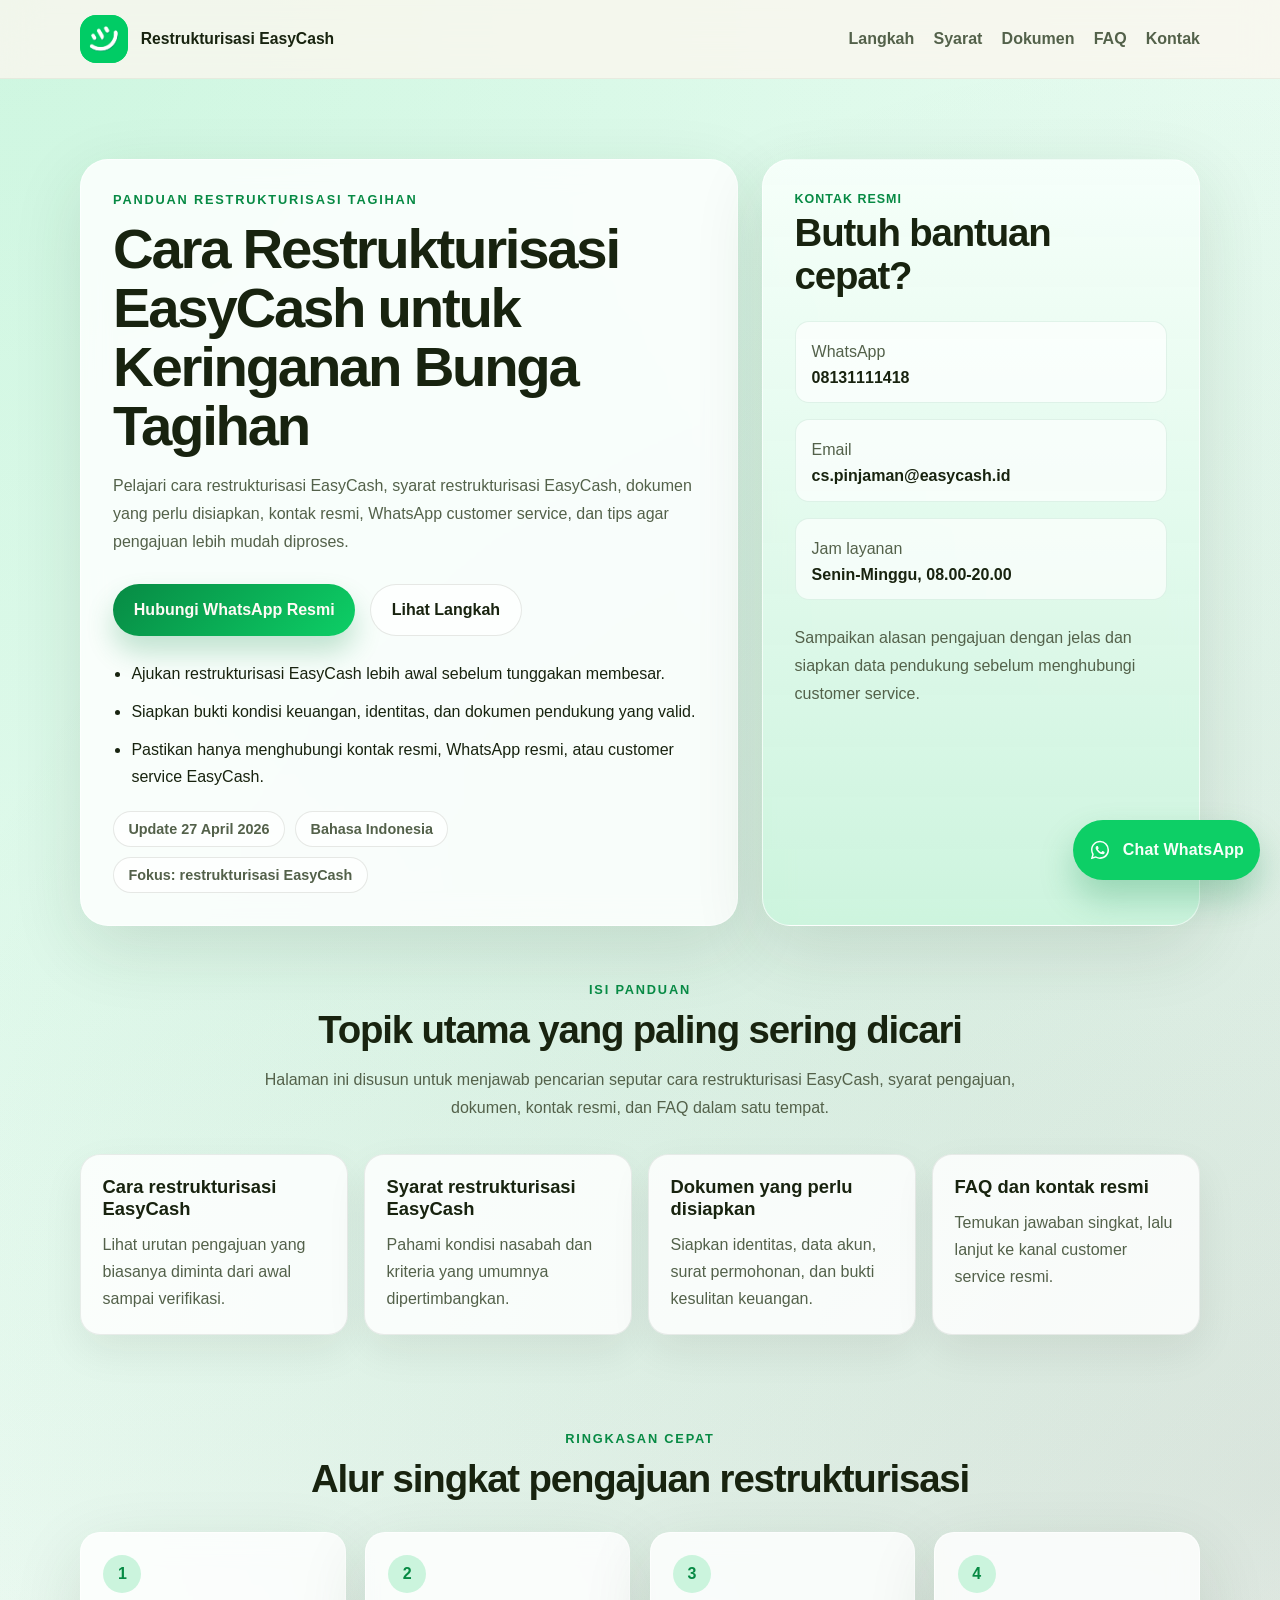
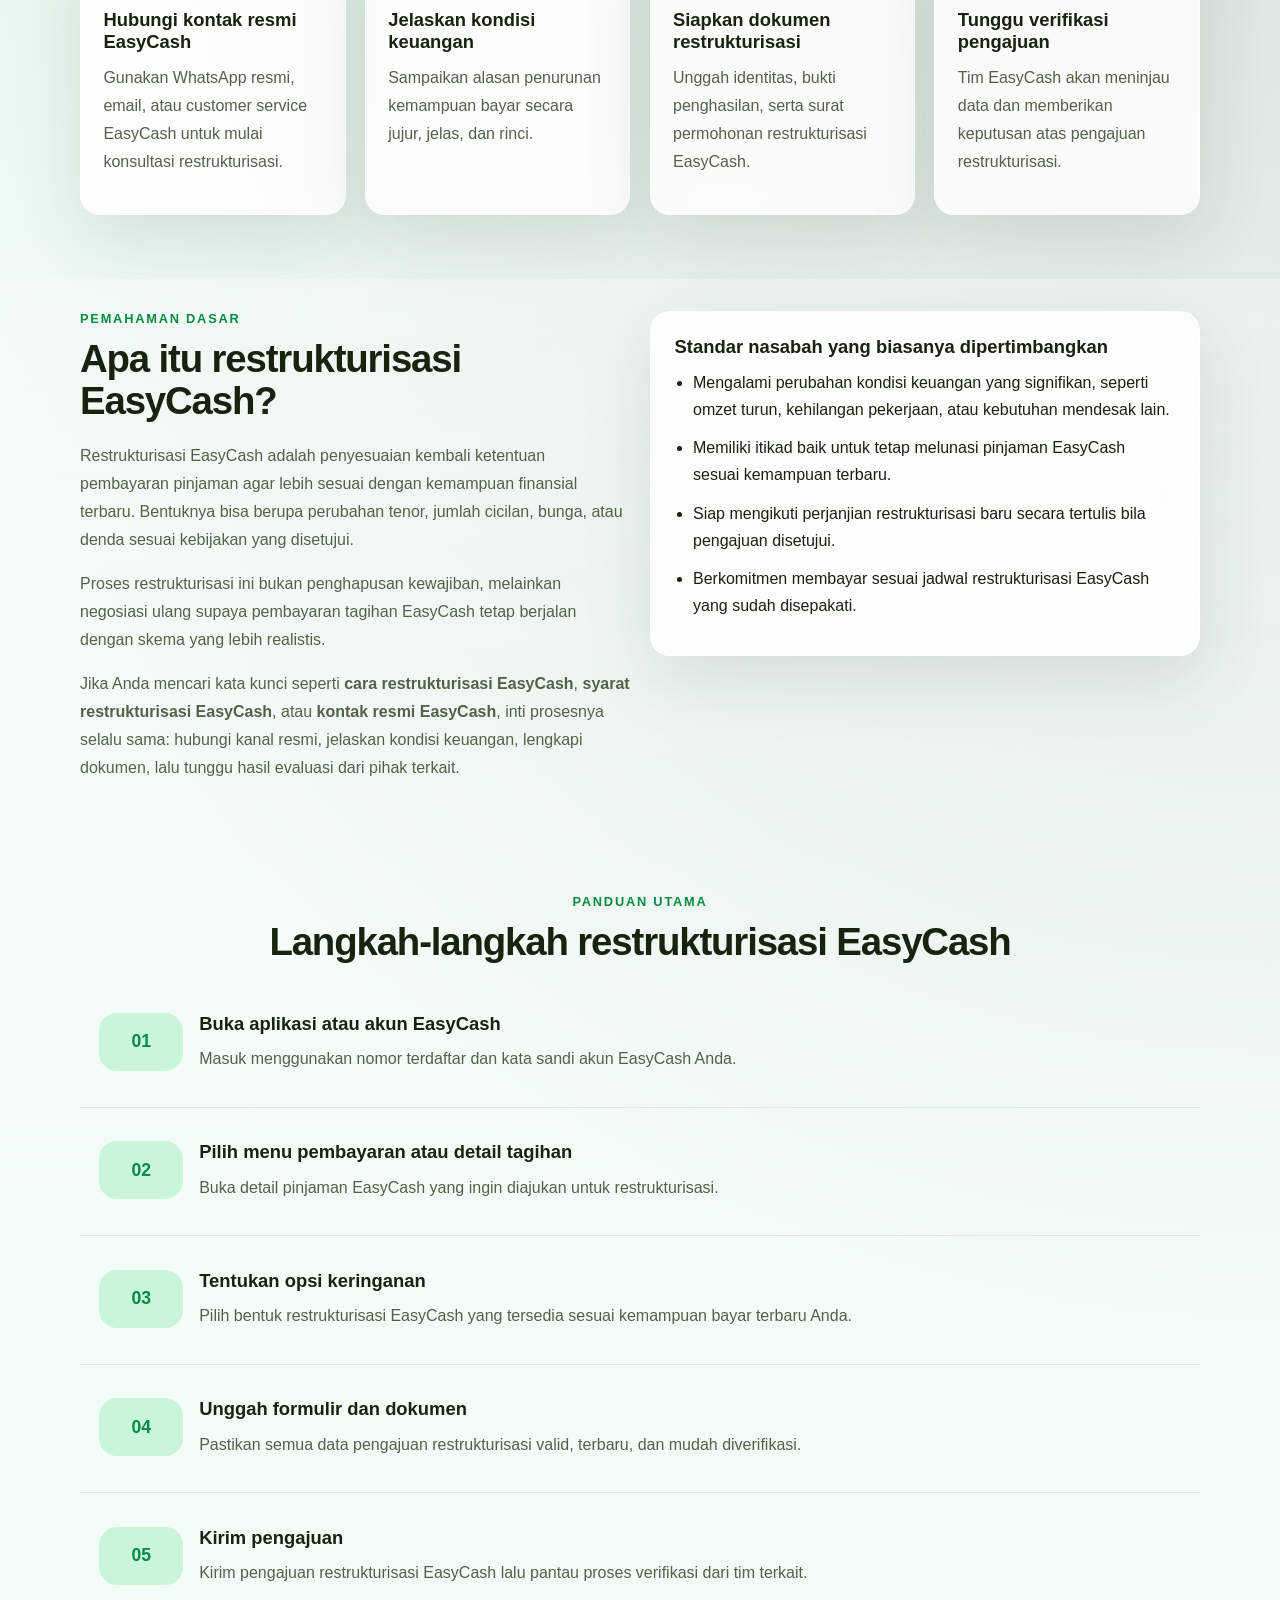
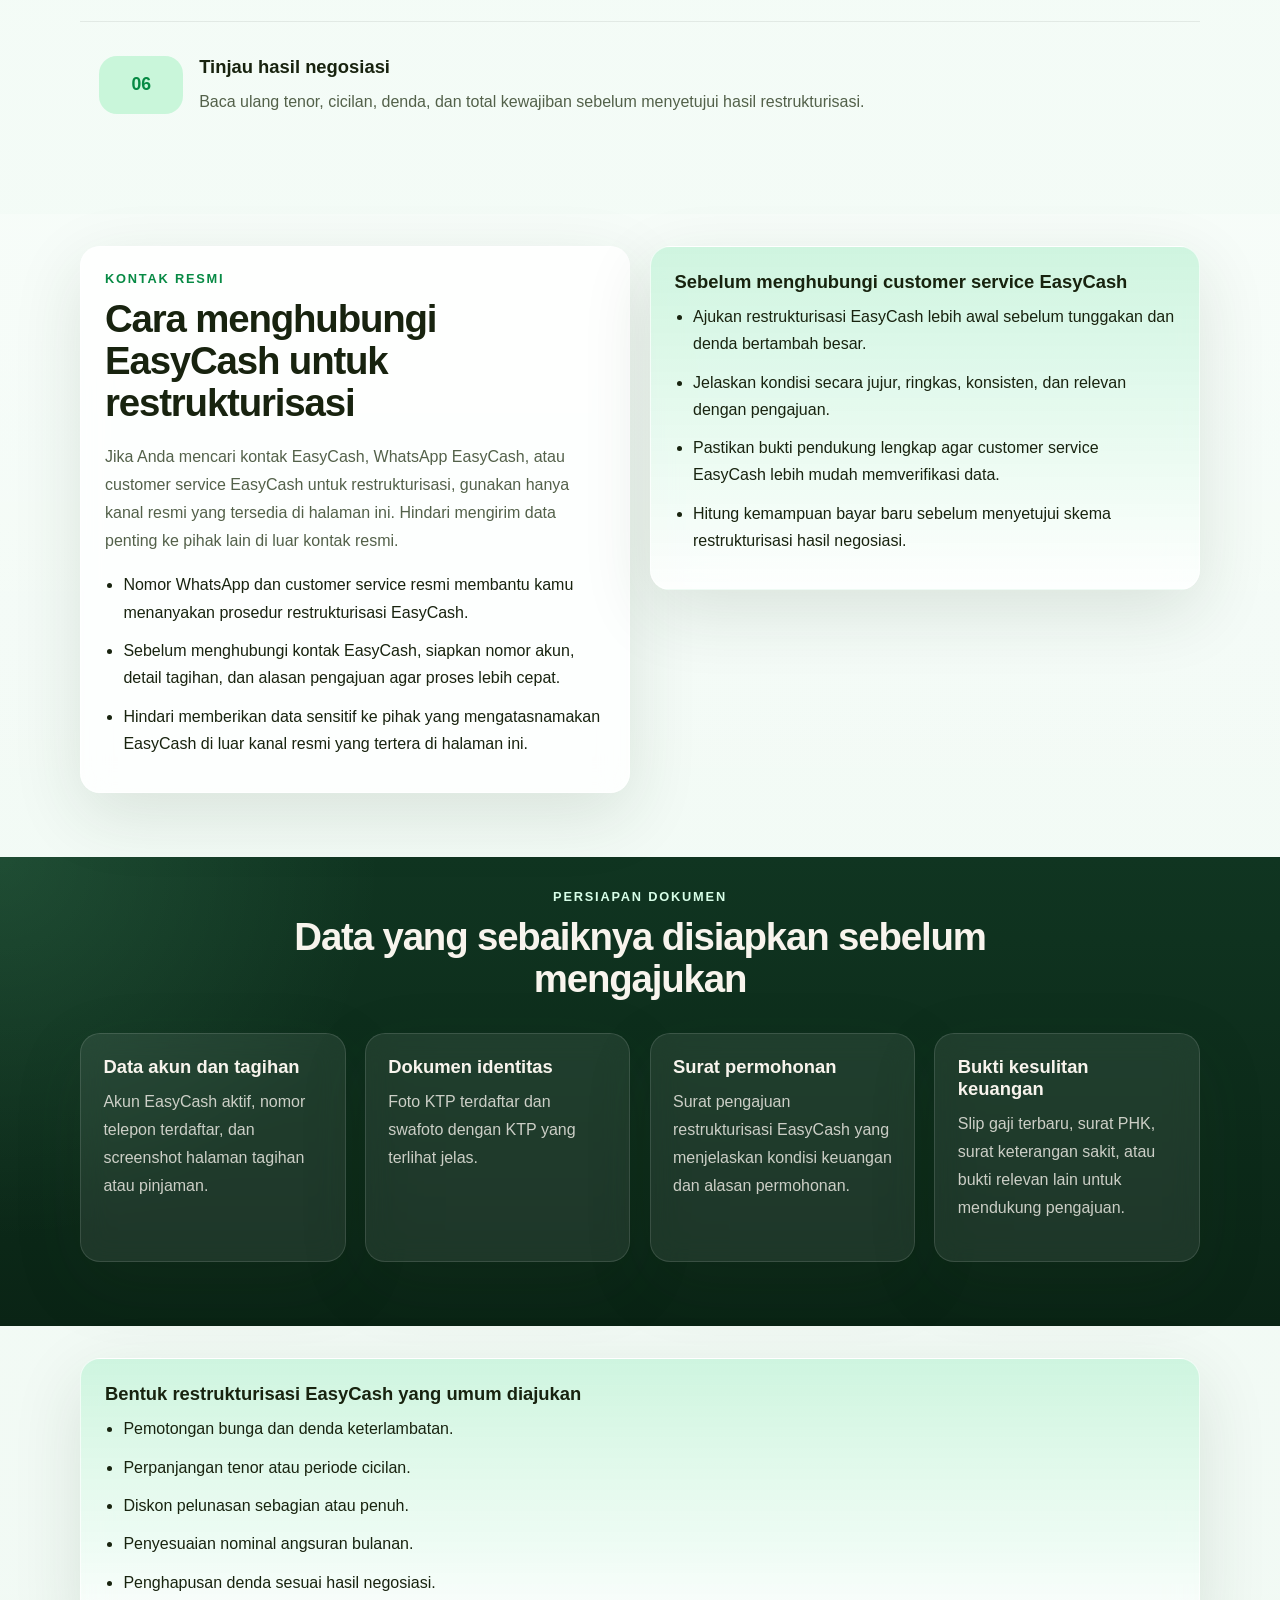
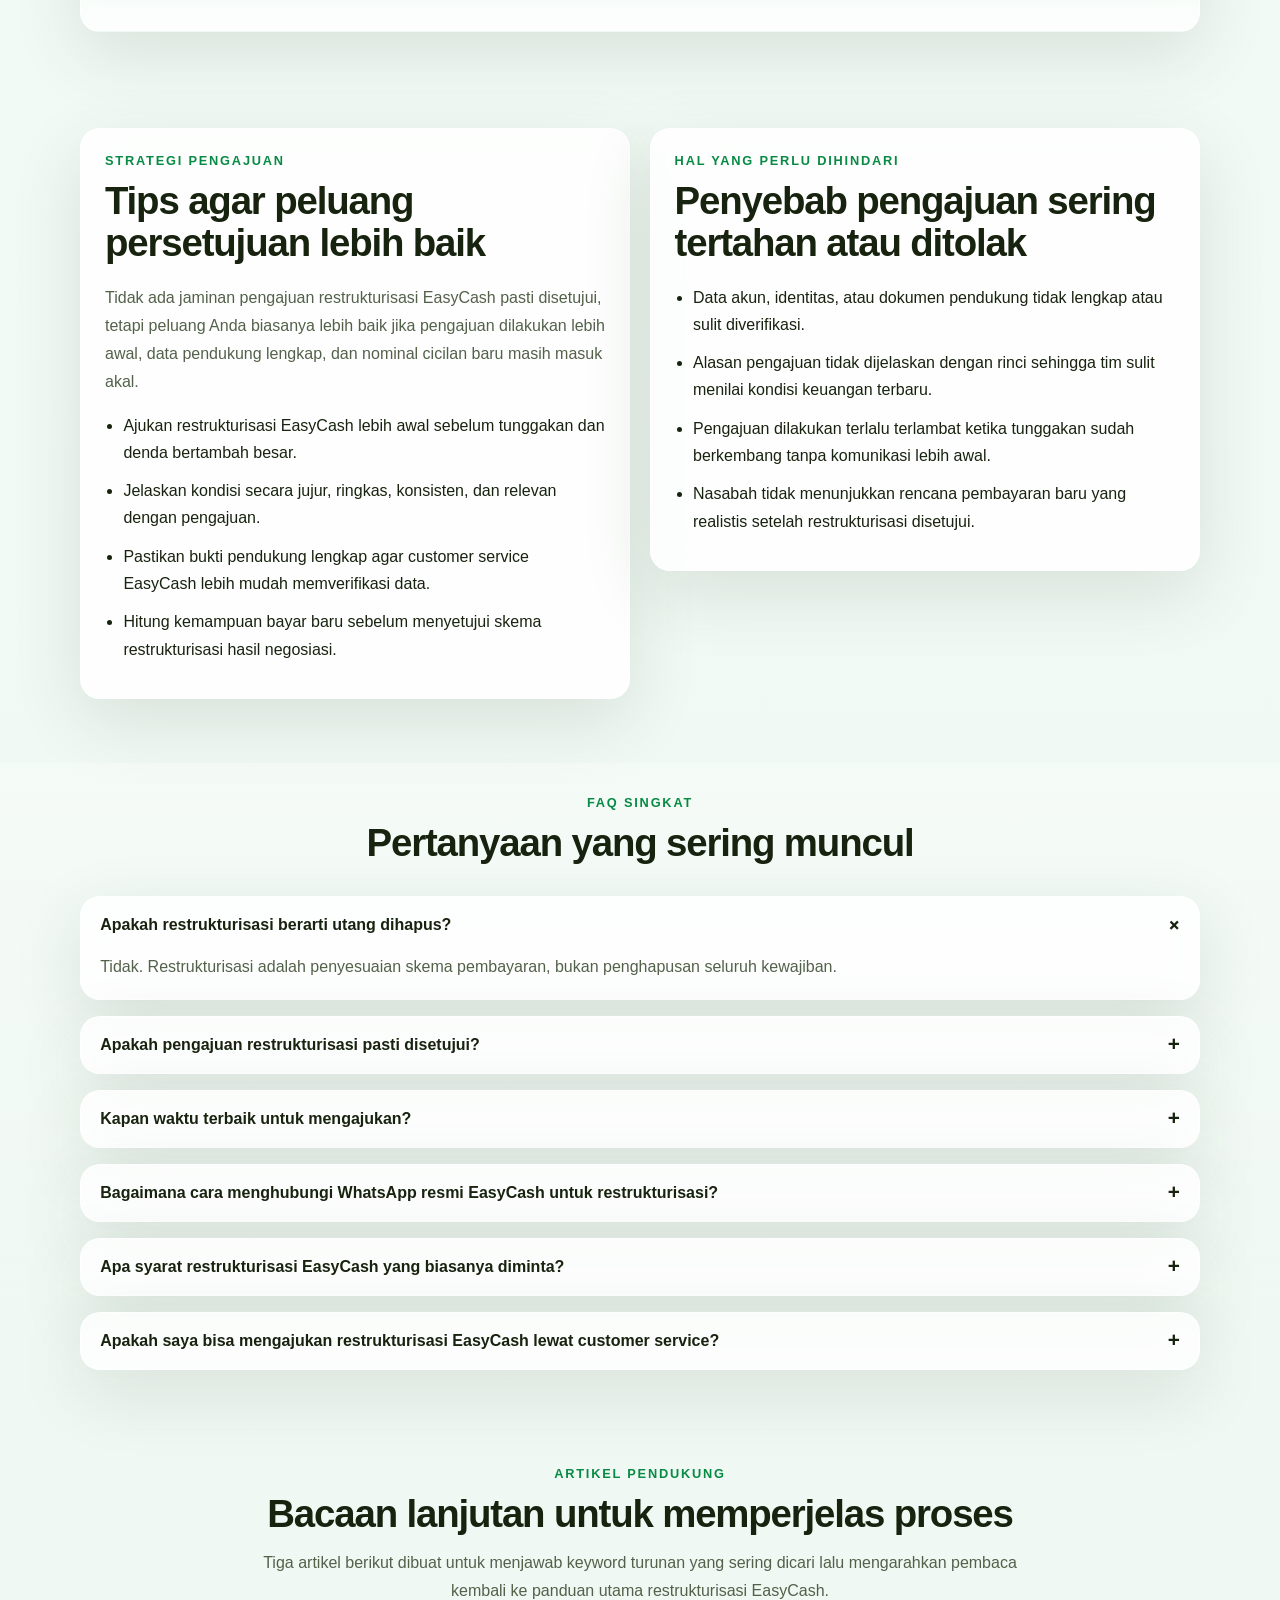
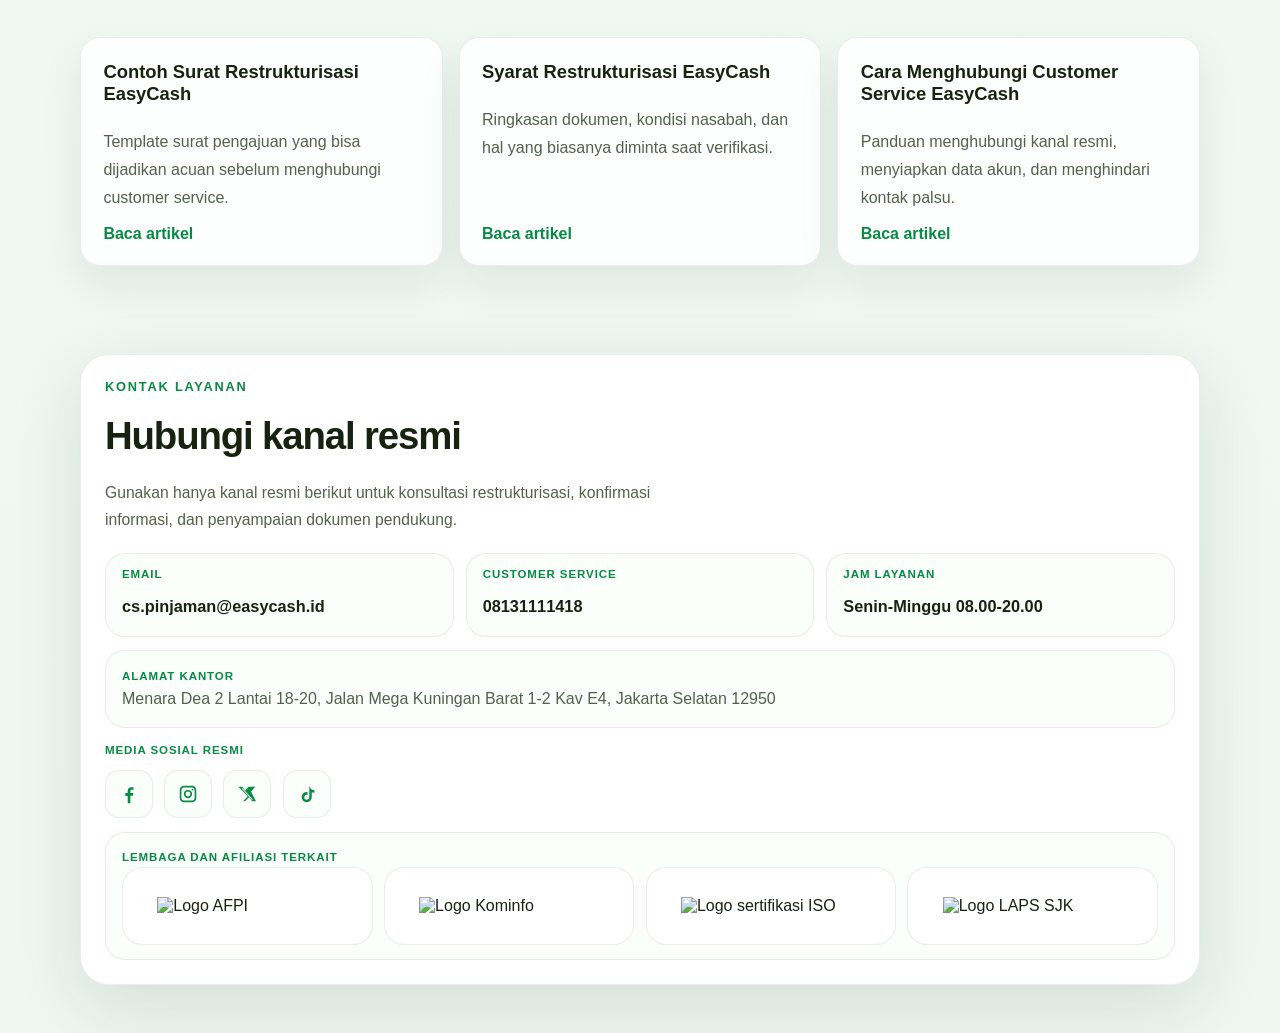
==== commit 08cb01f7: "Update index.html" ====
--- a/index.html
+++ b/index.html
@@ -1,81 +1,81 @@
-<!DOCTYPE html>
-<html lang="id"><head>
-    <meta charset="UTF-8">
-    <meta name="viewport" content="width=device-width, initial-scale=1.0">
-    <meta name="theme-color" content="#0dcf66">
-    <meta name="robots" content="index,follow,max-image-preview:large">
-    <meta name="googlebot" content="index,follow,max-image-preview:large">
-    <meta name="author" content="Restrukturisasi EasyCash">
-    <meta name="format-detection" content="telephone=yes">
-    <link rel="preconnect" href="https://fonts.googleapis.com">
-    <link rel="preconnect" href="https://fonts.gstatic.com" crossorigin="">
-    <link rel="icon" type="image/png" sizes="96x96" href="/favicon-96x96.png">
-    <link rel="icon" type="image/png" sizes="48x48" href="/favicon-48x48.png">
-    <link rel="icon" type="image/svg+xml" href="/favicon.svg">
-    <link rel="icon" type="image/png" sizes="32x32" href="/favicon-32x32.png">
-    <link rel="icon" type="image/png" sizes="16x16" href="/favicon-16x16.png">
-    <link rel="shortcut icon" type="image/png" href="/favicon-48x48.png">
-    <link rel="icon" href="/favicon.png" sizes="225x225">
-    <link rel="apple-touch-icon" href="/apple-touch-icon.png">
-    <link rel="manifest" href="/manifest.webmanifest">
-    <link rel="canonical" href="https://cararestrukturisasipinjamaneasycash.id/">
-    <title>Cara Restrukturisasi EasyCash, Syarat, Kontak, dan Pengajuan Resmi</title>
-    <meta name="description" content="Panduan restrukturisasi EasyCash lengkap: syarat, dokumen, langkah pengajuan, kontak resmi, WhatsApp customer service, dan tips agar pengajuan lebih mudah diproses.">
-    <meta name="google-site-verification" content="7ae8dd400c4c1f23">
-    <meta name="keywords" content="restrukturisasi easycash, cara restrukturisasi easycash, syarat restrukturisasi easycash, kontak easycash, whatsapp easycash, pengajuan restrukturisasi easycash">
-    <meta property="og:locale" content="id_ID">
-    <meta property="og:type" content="article">
-    <meta property="og:title" content="Cara Restrukturisasi EasyCash, Syarat, Kontak, dan Pengajuan Resmi">
-    <meta property="og:description" content="Pelajari cara restrukturisasi EasyCash, syarat dokumen, kontak resmi, customer service WhatsApp, dan langkah pengajuan yang benar.">
-    <meta property="og:url" content="https://cararestrukturisasipinjamaneasycash.id/">
-    <meta property="og:site_name" content="Restrukturisasi EasyCash">
-    <meta property="og:image" content="https://cararestrukturisasipinjamaneasycash.id/og-image.svg">
-    <meta property="og:image:alt" content="Preview panduan restrukturisasi EasyCash">
-    <meta property="og:image:width" content="1200">
-    <meta property="og:image:height" content="630">
-    <meta property="article:published_time" content="2026-04-27">
-    <meta property="article:modified_time" content="2026-04-27">
-    <link rel="alternate" hreflang="id-ID" href="https://cararestrukturisasipinjamaneasycash.id/">
-    <meta name="twitter:card" content="summary_large_image">
-    <meta name="twitter:title" content="Cara Restrukturisasi EasyCash, Syarat, Kontak, dan Pengajuan Resmi">
-    <meta name="twitter:description" content="Panduan restrukturisasi EasyCash lengkap dengan syarat, kontak resmi, dan langkah pengajuan.">
-    <meta name="twitter:image" content="https://cararestrukturisasipinjamaneasycash.id/og-image.svg">
-    <script type="application/ld+json">
-      {
-        "@context": "https://schema.org",
-        "@type": "Article",
-        "headline": "Cara Restrukturisasi EasyCash, Syarat, Kontak, dan Pengajuan Resmi",
-        "description": "Panduan restrukturisasi EasyCash lengkap: syarat, dokumen, langkah pengajuan, kontak resmi, WhatsApp customer service, dan tips agar pengajuan lebih mudah diproses.",
-        "inLanguage": "id-ID",
-        "mainEntityOfPage": {
-          "@type": "WebPage",
-          "@id": "https://cararestrukturisasipinjamaneasycash.id/"
-        },
-        "author": {
-          "@type": "Organization",
-          "name": "Restrukturisasi EasyCash"
-        },
-        "datePublished": "2026-04-27",
-        "dateModified": "2026-04-27",
-        "publisher": {
-          "@type": "Organization",
-          "name": "Restrukturisasi EasyCash",
-          "logo": {
-            "@type": "ImageObject",
-            "url": "https://cararestrukturisasipinjamaneasycash.id/apple-touch-icon.png"
-          }
-        }
-      }
-    </script>
-    <script type="module" crossorigin="" src="/assets/main-BmKi6YL8.js"></script>
-    <link rel="stylesheet" crossorigin="" href="/assets/main--PvlXbp9.css">
-  </head>
-  <body>
-    <div id="root"><script type="application/ld+json">{"@context":"https://schema.org","@type":"WebPage","name":"Cara Restrukturisasi EasyCash, Syarat, Kontak, dan Pengajuan Resmi","url":"https://cararestrukturisasipinjamaneasycash.id/","inLanguage":"id-ID","description":"Panduan restrukturisasi EasyCash lengkap: syarat, dokumen, langkah pengajuan, kontak resmi, WhatsApp customer service, dan tips agar pengajuan lebih mudah diproses."}</script><script type="application/ld+json">{"@context":"https://schema.org","@type":"Article","headline":"Cara Restrukturisasi EasyCash, Syarat, Kontak, dan Pengajuan Resmi","description":"Panduan restrukturisasi EasyCash lengkap: syarat, dokumen, langkah pengajuan, kontak resmi, WhatsApp customer service, dan tips agar pengajuan lebih mudah diproses.","author":{"@type":"Organization","name":"Restrukturisasi EasyCash"},"publisher":{"@type":"Organization","name":"Restrukturisasi EasyCash","logo":{"@type":"ImageObject","url":"https://cararestrukturisasipinjamaneasycash.id/apple-touch-icon.png"}},"mainEntityOfPage":"https://cararestrukturisasipinjamaneasycash.id/","datePublished":"2026-04-27","dateModified":"2026-04-27","image":"https://cararestrukturisasipinjamaneasycash.id/og-image.svg","keywords":["restrukturisasi easycash","cara restrukturisasi easycash","syarat restrukturisasi easycash","whatsapp easycash","kontak easycash"]}</script><script type="application/ld+json">{"@context":"https://schema.org","@type":"FAQPage","mainEntity":[{"@type":"Question","name":"Apakah restrukturisasi berarti utang dihapus?","acceptedAnswer":{"@type":"Answer","text":"Tidak. Restrukturisasi adalah penyesuaian skema pembayaran, bukan penghapusan seluruh kewajiban."}},{"@type":"Question","name":"Apakah pengajuan restrukturisasi pasti disetujui?","acceptedAnswer":{"@type":"Answer","text":"Tidak selalu. Keputusan tetap bergantung pada hasil verifikasi data dan kebijakan perusahaan."}},{"@type":"Question","name":"Kapan waktu terbaik untuk mengajukan?","acceptedAnswer":{"@type":"Answer","text":"Segera setelah Anda merasa kemampuan bayar menurun, sebelum tunggakan menjadi lebih berat."}},{"@type":"Question","name":"Bagaimana cara menghubungi WhatsApp resmi EasyCash untuk restrukturisasi?","acceptedAnswer":{"@type":"Answer","text":"Gunakan nomor WhatsApp resmi yang tertera di halaman ini. Siapkan data akun, detail tagihan, dan alasan pengajuan agar proses konsultasi lebih cepat."}},{"@type":"Question","name":"Apa syarat restrukturisasi EasyCash yang biasanya diminta?","acceptedAnswer":{"@type":"Answer","text":"Syarat restrukturisasi EasyCash biasanya meliputi identitas, data akun, bukti kesulitan keuangan, dan kesiapan mengikuti skema pembayaran baru jika disetujui."}},{"@type":"Question","name":"Apakah saya bisa mengajukan restrukturisasi EasyCash lewat customer service?","acceptedAnswer":{"@type":"Answer","text":"Ya, Anda bisa mulai bertanya prosedur dan menanyakan kontak pengajuan melalui customer service atau kanal resmi EasyCash yang tercantum di halaman ini."}}]}</script><script type="application/ld+json">{"@context":"https://schema.org","@type":"Organization","name":"Restrukturisasi EasyCash","url":"https://cararestrukturisasipinjamaneasycash.id/","email":"cs.pinjaman@easycash.id","contactPoint":[{"@type":"ContactPoint","contactType":"customer support","telephone":"+62-813-1111-418","areaServed":"ID","availableLanguage":["id"]}],"sameAs":["https://www.facebook.com/EasycashIndonesia","https://www.instagram.com/easycash.ind","https://x.com/easycashid","https://www.tiktok.com/@easycash.id"]}</script><script type="application/ld+json">{"@context":"https://schema.org","@type":"BreadcrumbList","itemListElement":[{"@type":"ListItem","position":1,"name":"Beranda","item":"https://cararestrukturisasipinjamaneasycash.id/"},{"@type":"ListItem","position":2,"name":"Restrukturisasi EasyCash","item":"https://cararestrukturisasipinjamaneasycash.id/"}]}</script><header class="site-header"><div class="container nav"><a class="brand" href="#top"><span class="brand-media" aria-hidden="true"><img class="brand-icon" src="[data-uri]" alt=""></span><span class="brand-text">Restrukturisasi EasyCash</span></a><nav class="nav-links"><a href="#langkah">Langkah</a><a href="#syarat">Syarat</a><a href="#dokumen">Dokumen</a><a href="#faq">FAQ</a><a href="#kontak">Kontak</a></nav></div></header><main id="top"><article class="page-article" aria-label="Panduan restrukturisasi EasyCash"><section class="hero"><div class="container hero-grid"><div class="hero-copy reveal revealed"><p class="eyebrow">Panduan restrukturisasi tagihan</p><h1>Cara Restrukturisasi EasyCash untuk Keringanan Bunga Tagihan</h1><p class="lead">Pelajari cara restrukturisasi EasyCash, syarat restrukturisasi EasyCash, dokumen yang perlu disiapkan, kontak resmi, WhatsApp customer service, dan tips agar pengajuan lebih mudah diproses.</p><div class="cta-group"><a class="button button-primary" href="https://wa.me/628131111418" target="_blank" rel="noreferrer">Hubungi WhatsApp Resmi</a><a class="button button-secondary" href="#langkah">Lihat Langkah</a></div><ul class="hero-points"><li>Ajukan restrukturisasi EasyCash lebih awal sebelum tunggakan membesar.</li><li>Siapkan bukti kondisi keuangan, identitas, dan dokumen pendukung yang valid.</li><li>Pastikan hanya menghubungi kontak resmi, WhatsApp resmi, atau customer service EasyCash.</li></ul><div class="hero-meta" aria-label="Informasi artikel"><span>Update 27 April 2026</span><span>Bahasa Indonesia</span><span>Fokus: restrukturisasi EasyCash</span></div></div><aside class="hero-card reveal revealed"><p class="card-label">Kontak Resmi</p><h2>Butuh bantuan cepat?</h2><div class="contact-list"><div><span>WhatsApp</span><strong>08131111418</strong></div><div><span>Email</span><strong>cs.pinjaman@easycash.id</strong></div><div><span>Jam layanan</span><strong>Senin-Minggu, 08.00-20.00</strong></div></div><p class="helper">Sampaikan alasan pengajuan dengan jelas dan siapkan data pendukung sebelum menghubungi customer service.</p></aside></div></section><section class="section section-toc"><div class="container"><div class="section-heading reveal revealed"><p class="eyebrow">Isi panduan</p><h2>Topik utama yang paling sering dicari</h2><p class="body-copy">Halaman ini disusun untuk menjawab pencarian seputar cara restrukturisasi EasyCash, syarat pengajuan, dokumen, kontak resmi, dan FAQ dalam satu tempat.</p></div><nav class="toc-grid" aria-label="Daftar isi artikel"><a class="toc-card reveal revealed" href="#langkah"><h3>Cara restrukturisasi EasyCash</h3><p>Lihat urutan pengajuan yang biasanya diminta dari awal sampai verifikasi.</p></a><a class="toc-card reveal revealed" href="#syarat"><h3>Syarat restrukturisasi EasyCash</h3><p>Pahami kondisi nasabah dan kriteria yang umumnya dipertimbangkan.</p></a><a class="toc-card reveal revealed" href="#dokumen"><h3>Dokumen yang perlu disiapkan</h3><p>Siapkan identitas, data akun, surat permohonan, dan bukti kesulitan keuangan.</p></a><a class="toc-card reveal revealed" href="#faq"><h3>FAQ dan kontak resmi</h3><p>Temukan jawaban singkat, lalu lanjut ke kanal customer service resmi.</p></a></nav></div></section><section class="section"><div class="container"><div class="section-heading reveal revealed"><p class="eyebrow">Ringkasan cepat</p><h2>Alur singkat pengajuan restrukturisasi</h2></div><div class="summary-grid"><article class="summary-card reveal revealed"><span class="summary-number">1</span><h3>Hubungi kontak resmi EasyCash</h3><p>Gunakan WhatsApp resmi, email, atau customer service EasyCash untuk mulai konsultasi restrukturisasi.</p></article><article class="summary-card reveal revealed"><span class="summary-number">2</span><h3>Jelaskan kondisi keuangan</h3><p>Sampaikan alasan penurunan kemampuan bayar secara jujur, jelas, dan rinci.</p></article><article class="summary-card reveal revealed"><span class="summary-number">3</span><h3>Siapkan dokumen restrukturisasi</h3><p>Unggah identitas, bukti penghasilan, serta surat permohonan restrukturisasi EasyCash.</p></article><article class="summary-card reveal revealed"><span class="summary-number">4</span><h3>Tunggu verifikasi pengajuan</h3><p>Tim EasyCash akan meninjau data dan memberikan keputusan atas pengajuan restrukturisasi.</p></article></div></div></section><section class="section section-soft" id="syarat"><div class="container two-column"><div class="reveal revealed"><div class="section-heading left"><p class="eyebrow">Pemahaman dasar</p><h2>Apa itu restrukturisasi EasyCash?</h2></div><p class="body-copy">Restrukturisasi EasyCash adalah penyesuaian kembali ketentuan pembayaran pinjaman agar lebih sesuai dengan kemampuan finansial terbaru. Bentuknya bisa berupa perubahan tenor, jumlah cicilan, bunga, atau denda sesuai kebijakan yang disetujui.</p><p class="body-copy">Proses restrukturisasi ini bukan penghapusan kewajiban, melainkan negosiasi ulang supaya pembayaran tagihan EasyCash tetap berjalan dengan skema yang lebih realistis.</p><p class="body-copy">Jika Anda mencari kata kunci seperti <strong>cara restrukturisasi EasyCash</strong>,<strong> syarat restrukturisasi EasyCash</strong>, atau <strong>kontak resmi EasyCash</strong>, inti prosesnya selalu sama: hubungi kanal resmi, jelaskan kondisi keuangan, lengkapi dokumen, lalu tunggu hasil evaluasi dari pihak terkait.</p></div><div class="panel reveal revealed"><h3>Standar nasabah yang biasanya dipertimbangkan</h3><ul class="check-list"><li>Mengalami perubahan kondisi keuangan yang signifikan, seperti omzet turun, kehilangan pekerjaan, atau kebutuhan mendesak lain.</li><li>Memiliki itikad baik untuk tetap melunasi pinjaman EasyCash sesuai kemampuan terbaru.</li><li>Siap mengikuti perjanjian restrukturisasi baru secara tertulis bila pengajuan disetujui.</li><li>Berkomitmen membayar sesuai jadwal restrukturisasi EasyCash yang sudah disepakati.</li></ul></div></div></section><section class="section" id="langkah"><div class="container"><div class="section-heading reveal revealed"><p class="eyebrow">Panduan utama</p><h2>Langkah-langkah restrukturisasi EasyCash</h2></div><ol class="steps"><li class="step reveal revealed"><span>01</span><div><h3>Buka aplikasi atau akun EasyCash</h3><p>Masuk menggunakan nomor terdaftar dan kata sandi akun EasyCash Anda.</p></div></li><li class="step reveal revealed"><span>02</span><div><h3>Pilih menu pembayaran atau detail tagihan</h3><p>Buka detail pinjaman EasyCash yang ingin diajukan untuk restrukturisasi.</p></div></li><li class="step reveal revealed"><span>03</span><div><h3>Tentukan opsi keringanan</h3><p>Pilih bentuk restrukturisasi EasyCash yang tersedia sesuai kemampuan bayar terbaru Anda.</p></div></li><li class="step reveal revealed"><span>04</span><div><h3>Unggah formulir dan dokumen</h3><p>Pastikan semua data pengajuan restrukturisasi valid, terbaru, dan mudah diverifikasi.</p></div></li><li class="step reveal revealed"><span>05</span><div><h3>Kirim pengajuan</h3><p>Kirim pengajuan restrukturisasi EasyCash lalu pantau proses verifikasi dari tim terkait.</p></div></li><li class="step reveal revealed"><span>06</span><div><h3>Tinjau hasil negosiasi</h3><p>Baca ulang tenor, cicilan, denda, dan total kewajiban sebelum menyetujui hasil restrukturisasi.</p></div></li></ol></div></section><section class="section section-soft"><div class="container two-column"><div class="panel reveal"><div class="section-heading left"><p class="eyebrow">Kontak resmi</p><h2>Cara menghubungi EasyCash untuk restrukturisasi</h2></div><p class="body-copy">Jika Anda mencari kontak EasyCash, WhatsApp EasyCash, atau customer service EasyCash untuk restrukturisasi, gunakan hanya kanal resmi yang tersedia di halaman ini. Hindari mengirim data penting ke pihak lain di luar kontak resmi.</p><ul class="check-list"><li>Nomor WhatsApp dan customer service resmi membantu kamu menanyakan prosedur restrukturisasi EasyCash.</li><li>Sebelum menghubungi kontak EasyCash, siapkan nomor akun, detail tagihan, dan alasan pengajuan agar proses lebih cepat.</li><li>Hindari memberikan data sensitif ke pihak yang mengatasnamakan EasyCash di luar kanal resmi yang tertera di halaman ini.</li></ul></div><div class="panel accent-panel reveal revealed"><h3>Sebelum menghubungi customer service EasyCash</h3><ul class="dot-list"><li>Ajukan restrukturisasi EasyCash lebih awal sebelum tunggakan dan denda bertambah besar.</li><li>Jelaskan kondisi secara jujur, ringkas, konsisten, dan relevan dengan pengajuan.</li><li>Pastikan bukti pendukung lengkap agar customer service EasyCash lebih mudah memverifikasi data.</li><li>Hitung kemampuan bayar baru sebelum menyetujui skema restrukturisasi hasil negosiasi.</li></ul></div></div></section><section class="section section-dark" id="dokumen"><div class="container"><div class="section-heading reveal"><p class="eyebrow eyebrow-light">Persiapan dokumen</p><h2>Data yang sebaiknya disiapkan sebelum mengajukan</h2></div><div class="docs-grid"><article class="doc-card reveal revealed"><h3>Data akun dan tagihan</h3><p>Akun EasyCash aktif, nomor telepon terdaftar, dan screenshot halaman tagihan atau pinjaman.</p></article><article class="doc-card reveal revealed"><h3>Dokumen identitas</h3><p>Foto KTP terdaftar dan swafoto dengan KTP yang terlihat jelas.</p></article><article class="doc-card reveal revealed"><h3>Surat permohonan</h3><p>Surat pengajuan restrukturisasi EasyCash yang menjelaskan kondisi keuangan dan alasan permohonan.</p></article><article class="doc-card reveal revealed"><h3>Bukti kesulitan keuangan</h3><p>Slip gaji terbaru, surat PHK, surat keterangan sakit, atau bukti relevan lain untuk mendukung pengajuan.</p></article></div></div></section><section class="section"><div class="container"><div class="panel accent-panel reveal revealed"><h3>Bentuk restrukturisasi EasyCash yang umum diajukan</h3><ul class="dot-list"><li>Pemotongan bunga dan denda keterlambatan.</li><li>Perpanjangan tenor atau periode cicilan.</li><li>Diskon pelunasan sebagian atau penuh.</li><li>Penyesuaian nominal angsuran bulanan.</li><li>Penghapusan denda sesuai hasil negosiasi.</li></ul></div></div></section><section class="section"><div class="container two-column"><div class="panel reveal revealed"><div class="section-heading left"><p class="eyebrow">Strategi pengajuan</p><h2>Tips agar peluang persetujuan lebih baik</h2></div><p class="body-copy">Tidak ada jaminan pengajuan restrukturisasi EasyCash pasti disetujui, tetapi peluang Anda biasanya lebih baik jika pengajuan dilakukan lebih awal, data pendukung lengkap, dan nominal cicilan baru masih masuk akal.</p><ul class="dot-list"><li>Ajukan restrukturisasi EasyCash lebih awal sebelum tunggakan dan denda bertambah besar.</li><li>Jelaskan kondisi secara jujur, ringkas, konsisten, dan relevan dengan pengajuan.</li><li>Pastikan bukti pendukung lengkap agar customer service EasyCash lebih mudah memverifikasi data.</li><li>Hitung kemampuan bayar baru sebelum menyetujui skema restrukturisasi hasil negosiasi.</li></ul></div><div class="panel reveal revealed"><div class="section-heading left"><p class="eyebrow">Hal yang perlu dihindari</p><h2>Penyebab pengajuan sering tertahan atau ditolak</h2></div><ul class="check-list"><li>Data akun, identitas, atau dokumen pendukung tidak lengkap atau sulit diverifikasi.</li><li>Alasan pengajuan tidak dijelaskan dengan rinci sehingga tim sulit menilai kondisi keuangan terbaru.</li><li>Pengajuan dilakukan terlalu terlambat ketika tunggakan sudah berkembang tanpa komunikasi lebih awal.</li><li>Nasabah tidak menunjukkan rencana pembayaran baru yang realistis setelah restrukturisasi disetujui.</li></ul></div></div></section><section class="section section-soft" id="faq"><div class="container faq-wrap"><div class="section-heading reveal revealed"><p class="eyebrow">FAQ singkat</p><h2>Pertanyaan yang sering muncul</h2></div><div class="faq-list"><article class="faq-item active"><button class="faq-question" type="button" aria-expanded="true"><span>Apakah restrukturisasi berarti utang dihapus?</span><span class="faq-icon">+</span></button><div class="faq-answer"><p>Tidak. Restrukturisasi adalah penyesuaian skema pembayaran, bukan penghapusan seluruh kewajiban.</p></div></article><article class="faq-item "><button class="faq-question" type="button" aria-expanded="false"><span>Apakah pengajuan restrukturisasi pasti disetujui?</span><span class="faq-icon">+</span></button><div class="faq-answer"><p>Tidak selalu. Keputusan tetap bergantung pada hasil verifikasi data dan kebijakan perusahaan.</p></div></article><article class="faq-item "><button class="faq-question" type="button" aria-expanded="false"><span>Kapan waktu terbaik untuk mengajukan?</span><span class="faq-icon">+</span></button><div class="faq-answer"><p>Segera setelah Anda merasa kemampuan bayar menurun, sebelum tunggakan menjadi lebih berat.</p></div></article><article class="faq-item "><button class="faq-question" type="button" aria-expanded="false"><span>Bagaimana cara menghubungi WhatsApp resmi EasyCash untuk restrukturisasi?</span><span class="faq-icon">+</span></button><div class="faq-answer"><p>Gunakan nomor WhatsApp resmi yang tertera di halaman ini. Siapkan data akun, detail tagihan, dan alasan pengajuan agar proses konsultasi lebih cepat.</p></div></article><article class="faq-item "><button class="faq-question" type="button" aria-expanded="false"><span>Apa syarat restrukturisasi EasyCash yang biasanya diminta?</span><span class="faq-icon">+</span></button><div class="faq-answer"><p>Syarat restrukturisasi EasyCash biasanya meliputi identitas, data akun, bukti kesulitan keuangan, dan kesiapan mengikuti skema pembayaran baru jika disetujui.</p></div></article><article class="faq-item "><button class="faq-question" type="button" aria-expanded="false"><span>Apakah saya bisa mengajukan restrukturisasi EasyCash lewat customer service?</span><span class="faq-icon">+</span></button><div class="faq-answer"><p>Ya, Anda bisa mulai bertanya prosedur dan menanyakan kontak pengajuan melalui customer service atau kanal resmi EasyCash yang tercantum di halaman ini.</p></div></article></div></div></section><section class="section"><div class="container"><div class="section-heading reveal revealed"><p class="eyebrow">Artikel pendukung</p><h2>Bacaan lanjutan untuk memperjelas proses</h2><p class="body-copy">Tiga artikel berikut dibuat untuk menjawab keyword turunan yang sering dicari lalu mengarahkan pembaca kembali ke panduan utama restrukturisasi EasyCash.</p></div><div class="article-grid"><a class="article-card reveal revealed" href="/contoh-surat-restrukturisasi-easycash.html"><h3>Contoh Surat Restrukturisasi EasyCash</h3><p>Template surat pengajuan yang bisa dijadikan acuan sebelum menghubungi customer service.</p><span class="article-card-cta">Baca artikel</span></a><a class="article-card reveal revealed" href="/syarat-restrukturisasi-easycash.html"><h3>Syarat Restrukturisasi EasyCash</h3><p>Ringkasan dokumen, kondisi nasabah, dan hal yang biasanya diminta saat verifikasi.</p><span class="article-card-cta">Baca artikel</span></a><a class="article-card reveal revealed" href="/cara-menghubungi-customer-service-easycash.html"><h3>Cara Menghubungi Customer Service EasyCash</h3><p>Panduan menghubungi kanal resmi, menyiapkan data akun, dan menghindari kontak palsu.</p><span class="article-card-cta">Baca artikel</span></a></div></div></section></article></main><footer class="site-footer" id="kontak"><div class="container footer-grid reveal revealed"><div class="footer-intro"><p class="eyebrow">Kontak layanan</p><h2>Hubungi kanal resmi</h2><p class="footer-lead">Gunakan hanya kanal resmi berikut untuk konsultasi restrukturisasi, konfirmasi informasi, dan penyampaian dokumen pendukung.</p></div><div class="footer-contact"><div class="contact-card-grid"><article class="contact-card"><span class="contact-card-label">Email</span><strong>cs.pinjaman@easycash.id</strong></article><article class="contact-card"><span class="contact-card-label">Customer service</span><strong>08131111418</strong></article><article class="contact-card"><span class="contact-card-label">Jam layanan</span><strong>Senin-Minggu 08.00-20.00</strong></article></div><div class="address-panel"><span class="contact-card-label">Alamat kantor</span><p>Menara Dea 2 Lantai 18-20, Jalan Mega Kuningan Barat 1-2 Kav E4, Jakarta Selatan 12950</p></div><div class="social-block"><span class="contact-card-label">Media sosial resmi</span><div class="social-chip-grid"><a class="social-icon" href="https://www.facebook.com/EasycashIndonesia" target="_blank" rel="noreferrer" aria-label="Facebook @EasycashIndonesia" title="Facebook: @EasycashIndonesia"><svg viewBox="0 0 24 24" aria-hidden="true"><path d="M13.5 22v-8h2.7l.4-3.1h-3.1V8.9c0-.9.2-1.5 1.5-1.5H17V4.6c-.4-.1-1.3-.1-2.4-.1-2.4 0-4 1.4-4 4.2v2.3H8v3.1h2.6v8h2.9Z"></path></svg></a><a class="social-icon" href="https://www.instagram.com/easycash.ind" target="_blank" rel="noreferrer" aria-label="Instagram @easycash.ind" title="Instagram: @easycash.ind"><svg viewBox="0 0 24 24" aria-hidden="true"><path d="M7.5 3h9A4.5 4.5 0 0 1 21 7.5v9a4.5 4.5 0 0 1-4.5 4.5h-9A4.5 4.5 0 0 1 3 16.5v-9A4.5 4.5 0 0 1 7.5 3Zm0 1.8A2.7 2.7 0 0 0 4.8 7.5v9a2.7 2.7 0 0 0 2.7 2.7h9a2.7 2.7 0 0 0 2.7-2.7v-9a2.7 2.7 0 0 0-2.7-2.7h-9Zm9.45 1.35a1.05 1.05 0 1 1 0 2.1 1.05 1.05 0 0 1 0-2.1ZM12 7.5A4.5 4.5 0 1 1 7.5 12 4.5 4.5 0 0 1 12 7.5Zm0 1.8A2.7 2.7 0 1 0 14.7 12 2.7 2.7 0 0 0 12 9.3Z"></path></svg></a><a class="social-icon" href="https://x.com/easycashid" target="_blank" rel="noreferrer" aria-label="Twitter @easycashid" title="Twitter: @easycashid"><svg viewBox="0 0 24 24" aria-hidden="true"><path d="M18.9 4H21l-4.6 5.2L21.8 20h-4.2l-3.3-4.7L10 20H7.9l4.9-5.6L2.6 4h4.3l3 4.3L13.8 4h2.1Zm-1.5 14.2h1.2L7.2 5.7H5.9l11.5 12.5Z"></path></svg></a><a class="social-icon" href="https://www.tiktok.com/@easycash.id" target="_blank" rel="noreferrer" aria-label="TikTok @easycash.id" title="TikTok: @easycash.id"><svg viewBox="0 0 24 24" aria-hidden="true"><path d="M14.6 3c.2 1.6 1.1 3.1 2.5 4 .9.6 2 .9 3 .9v2.8a8 8 0 0 1-2.9-.5v5.2a5.5 5.5 0 1 1-5.5-5.5c.3 0 .6 0 .9.1v2.9a2.7 2.7 0 1 0 1.9 2.6V3h2.1Z"></path></svg></a></div></div><div class="logo-strip footer-logo-strip" aria-label="Partner dan lembaga terkait"><span class="contact-card-label">Lembaga dan afiliasi terkait</span><div class="logo-strip-grid"><div class="logo-tile"><img class="partner-logo" src="/assets/image-DxypZZiW.png" alt="Logo AFPI" loading="lazy" decoding="async"></div><div class="logo-tile"><img class="partner-logo" src="/assets/image%20copy-QLqBStpx.png" alt="Logo Kominfo" loading="lazy" decoding="async"></div><div class="logo-tile"><img class="partner-logo" src="/assets/image%20copy%202-BdjvGJS5.png" alt="Logo sertifikasi ISO" loading="lazy" decoding="async"></div><div class="logo-tile"><img class="partner-logo" src="/assets/image%20copy%203-DF6LLwUT.png" alt="Logo LAPS SJK" loading="lazy" decoding="async"></div></div></div></div></div></footer><a class="floating-whatsapp" href="https://wa.me/628131111418" target="_blank" rel="noreferrer" aria-label="Hubungi WhatsApp resmi"><span class="floating-whatsapp-icon" aria-hidden="true"><svg viewBox="0 0 24 24" role="img" aria-hidden="true"><path d="M19.05 4.91A9.82 9.82 0 0 0 12.03 2C6.6 2 2.18 6.41 2.18 11.85c0 1.74.45 3.44 1.3 4.94L2 22l5.37-1.41a9.8 9.8 0 0 0 4.66 1.19h.01c5.43 0 9.85-4.42 9.85-9.85a9.77 9.77 0 0 0-2.84-7.02Zm-7.02 15.2h-.01a8.14 8.14 0 0 1-4.14-1.13l-.3-.18-3.18.83.85-3.1-.2-.32a8.16 8.16 0 0 1-1.25-4.36c0-4.5 3.66-8.17 8.17-8.17 2.18 0 4.23.85 5.78 2.4a8.11 8.11 0 0 1 2.39 5.77c0 4.5-3.67 8.16-8.11 8.16Zm4.48-6.11c-.24-.12-1.44-.71-1.66-.79-.22-.08-.38-.12-.54.12-.16.24-.62.79-.76.95-.14.16-.28.18-.52.06-.24-.12-1-.37-1.91-1.18-.7-.62-1.18-1.39-1.32-1.63-.14-.24-.01-.37.11-.49.11-.11.24-.28.36-.42.12-.14.16-.24.24-.4.08-.16.04-.3-.02-.42-.06-.12-.54-1.3-.74-1.79-.19-.46-.39-.4-.54-.41l-.46-.01c-.16 0-.42.06-.64.3-.22.24-.84.82-.84 2s.86 2.32.98 2.48c.12.16 1.69 2.58 4.11 3.62.57.25 1.02.39 1.37.5.58.18 1.1.15 1.52.09.46-.07 1.44-.59 1.64-1.16.2-.57.2-1.06.14-1.16-.06-.11-.22-.17-.46-.29Z"></path></svg></span><span class="floating-whatsapp-text">Chat WhatsApp</span></a></div>
-    <noscript>
-      Panduan ini membahas cara restrukturisasi EasyCash, syarat pengajuan, dokumen, kontak resmi,
-      dan FAQ penting. Aktifkan JavaScript untuk melihat isi halaman lengkap.
-    </noscript>
-  
-
-</body></html>
+<!DOCTYPE html>
+<html lang="id"><head>
+    <meta charset="UTF-8">
+    <meta name="viewport" content="width=device-width, initial-scale=1.0">
+    <meta name="theme-color" content="#0dcf66">
+    <meta name="robots" content="index,follow,max-image-preview:large">
+    <meta name="googlebot" content="index,follow,max-image-preview:large">
+    <meta name="author" content="Restrukturisasi EasyCash">
+    <meta name="format-detection" content="telephone=yes">
+    <link rel="preconnect" href="https://fonts.googleapis.com">
+    <link rel="preconnect" href="https://fonts.gstatic.com" crossorigin="">
+    <link rel="icon" type="image/png" sizes="96x96" href="/favicon-96x96.png">
+    <link rel="icon" type="image/png" sizes="48x48" href="/favicon-48x48.png">
+    <link rel="icon" type="image/svg+xml" href="/favicon.svg">
+    <link rel="icon" type="image/png" sizes="32x32" href="/favicon-32x32.png">
+    <link rel="icon" type="image/png" sizes="16x16" href="/favicon-16x16.png">
+    <link rel="shortcut icon" type="image/png" href="/favicon-48x48.png">
+    <link rel="icon" href="/favicon.png" sizes="225x225">
+    <link rel="apple-touch-icon" href="/apple-touch-icon.png">
+    <link rel="manifest" href="/manifest.webmanifest">
+    <link rel="canonical" href="https://cararestrukturisasipinjamaneasycash.id/">
+    <title>Cara Restrukturisasi EasyCash, Syarat, Kontak, dan Pengajuan Resmi</title>
+    <meta name="description" content="Panduan restrukturisasi EasyCash lengkap: syarat, dokumen, langkah pengajuan, kontak resmi, WhatsApp customer service, dan tips agar pengajuan lebih mudah diproses.">
+    <meta name="google-site-verification" content="7ae8dd400c4c1f23">
+    <meta name="keywords" content="restrukturisasi easycash, cara restrukturisasi easycash, syarat restrukturisasi easycash, kontak easycash, whatsapp easycash, pengajuan restrukturisasi easycash">
+    <meta property="og:locale" content="id_ID">
+    <meta property="og:type" content="article">
+    <meta property="og:title" content="Cara Restrukturisasi EasyCash, Syarat, Kontak, dan Pengajuan Resmi">
+    <meta property="og:description" content="Pelajari cara restrukturisasi EasyCash, syarat dokumen, kontak resmi, customer service WhatsApp, dan langkah pengajuan yang benar.">
+    <meta property="og:url" content="https://cararestrukturisasipinjamaneasycash.id/">
+    <meta property="og:site_name" content="Restrukturisasi EasyCash">
+    <meta property="og:image" content="https://cararestrukturisasipinjamaneasycash.id/og-image.svg">
+    <meta property="og:image:alt" content="Preview panduan restrukturisasi EasyCash">
+    <meta property="og:image:width" content="1200">
+    <meta property="og:image:height" content="630">
+    <meta property="article:published_time" content="2026-04-27">
+    <meta property="article:modified_time" content="2026-04-27">
+    <link rel="alternate" hreflang="id-ID" href="https://cararestrukturisasipinjamaneasycash.id/">
+    <meta name="twitter:card" content="summary_large_image">
+    <meta name="twitter:title" content="Cara Restrukturisasi EasyCash, Syarat, Kontak, dan Pengajuan Resmi">
+    <meta name="twitter:description" content="Panduan restrukturisasi EasyCash lengkap dengan syarat, kontak resmi, dan langkah pengajuan.">
+    <meta name="twitter:image" content="https://cararestrukturisasipinjamaneasycash.id/og-image.svg">
+    <script type="application/ld+json">
+      {
+        "@context": "https://schema.org",
+        "@type": "Article",
+        "headline": "Cara Restrukturisasi EasyCash, Syarat, Kontak, dan Pengajuan Resmi",
+        "description": "Panduan restrukturisasi EasyCash lengkap: syarat, dokumen, langkah pengajuan, kontak resmi, WhatsApp customer service, dan tips agar pengajuan lebih mudah diproses.",
+        "inLanguage": "id-ID",
+        "mainEntityOfPage": {
+          "@type": "WebPage",
+          "@id": "https://cararestrukturisasipinjamaneasycash.id/"
+        },
+        "author": {
+          "@type": "Organization",
+          "name": "Restrukturisasi EasyCash"
+        },
+        "datePublished": "2026-04-27",
+        "dateModified": "2026-04-27",
+        "publisher": {
+          "@type": "Organization",
+          "name": "Restrukturisasi EasyCash",
+          "logo": {
+            "@type": "ImageObject",
+            "url": "https://cararestrukturisasipinjamaneasycash.id/apple-touch-icon.png"
+          }
+        }
+      }
+    </script>
+    <script type="module" crossorigin="" src="/main-BmKi6YL8.js"></script>
+    <link rel="stylesheet" crossorigin="" href="/main--PvlXbp9.css">
+  </head>
+  <body>
+    <div id="root"><script type="application/ld+json">{"@context":"https://schema.org","@type":"WebPage","name":"Cara Restrukturisasi EasyCash, Syarat, Kontak, dan Pengajuan Resmi","url":"https://cararestrukturisasipinjamaneasycash.id/","inLanguage":"id-ID","description":"Panduan restrukturisasi EasyCash lengkap: syarat, dokumen, langkah pengajuan, kontak resmi, WhatsApp customer service, dan tips agar pengajuan lebih mudah diproses."}</script><script type="application/ld+json">{"@context":"https://schema.org","@type":"Article","headline":"Cara Restrukturisasi EasyCash, Syarat, Kontak, dan Pengajuan Resmi","description":"Panduan restrukturisasi EasyCash lengkap: syarat, dokumen, langkah pengajuan, kontak resmi, WhatsApp customer service, dan tips agar pengajuan lebih mudah diproses.","author":{"@type":"Organization","name":"Restrukturisasi EasyCash"},"publisher":{"@type":"Organization","name":"Restrukturisasi EasyCash","logo":{"@type":"ImageObject","url":"https://cararestrukturisasipinjamaneasycash.id/apple-touch-icon.png"}},"mainEntityOfPage":"https://cararestrukturisasipinjamaneasycash.id/","datePublished":"2026-04-27","dateModified":"2026-04-27","image":"https://cararestrukturisasipinjamaneasycash.id/og-image.svg","keywords":["restrukturisasi easycash","cara restrukturisasi easycash","syarat restrukturisasi easycash","whatsapp easycash","kontak easycash"]}</script><script type="application/ld+json">{"@context":"https://schema.org","@type":"FAQPage","mainEntity":[{"@type":"Question","name":"Apakah restrukturisasi berarti utang dihapus?","acceptedAnswer":{"@type":"Answer","text":"Tidak. Restrukturisasi adalah penyesuaian skema pembayaran, bukan penghapusan seluruh kewajiban."}},{"@type":"Question","name":"Apakah pengajuan restrukturisasi pasti disetujui?","acceptedAnswer":{"@type":"Answer","text":"Tidak selalu. Keputusan tetap bergantung pada hasil verifikasi data dan kebijakan perusahaan."}},{"@type":"Question","name":"Kapan waktu terbaik untuk mengajukan?","acceptedAnswer":{"@type":"Answer","text":"Segera setelah Anda merasa kemampuan bayar menurun, sebelum tunggakan menjadi lebih berat."}},{"@type":"Question","name":"Bagaimana cara menghubungi WhatsApp resmi EasyCash untuk restrukturisasi?","acceptedAnswer":{"@type":"Answer","text":"Gunakan nomor WhatsApp resmi yang tertera di halaman ini. Siapkan data akun, detail tagihan, dan alasan pengajuan agar proses konsultasi lebih cepat."}},{"@type":"Question","name":"Apa syarat restrukturisasi EasyCash yang biasanya diminta?","acceptedAnswer":{"@type":"Answer","text":"Syarat restrukturisasi EasyCash biasanya meliputi identitas, data akun, bukti kesulitan keuangan, dan kesiapan mengikuti skema pembayaran baru jika disetujui."}},{"@type":"Question","name":"Apakah saya bisa mengajukan restrukturisasi EasyCash lewat customer service?","acceptedAnswer":{"@type":"Answer","text":"Ya, Anda bisa mulai bertanya prosedur dan menanyakan kontak pengajuan melalui customer service atau kanal resmi EasyCash yang tercantum di halaman ini."}}]}</script><script type="application/ld+json">{"@context":"https://schema.org","@type":"Organization","name":"Restrukturisasi EasyCash","url":"https://cararestrukturisasipinjamaneasycash.id/","email":"cs.pinjaman@easycash.id","contactPoint":[{"@type":"ContactPoint","contactType":"customer support","telephone":"+62-813-1111-418","areaServed":"ID","availableLanguage":["id"]}],"sameAs":["https://www.facebook.com/EasycashIndonesia","https://www.instagram.com/easycash.ind","https://x.com/easycashid","https://www.tiktok.com/@easycash.id"]}</script><script type="application/ld+json">{"@context":"https://schema.org","@type":"BreadcrumbList","itemListElement":[{"@type":"ListItem","position":1,"name":"Beranda","item":"https://cararestrukturisasipinjamaneasycash.id/"},{"@type":"ListItem","position":2,"name":"Restrukturisasi EasyCash","item":"https://cararestrukturisasipinjamaneasycash.id/"}]}</script><header class="site-header"><div class="container nav"><a class="brand" href="#top"><span class="brand-media" aria-hidden="true"><img class="brand-icon" src="[data-uri]" alt=""></span><span class="brand-text">Restrukturisasi EasyCash</span></a><nav class="nav-links"><a href="#langkah">Langkah</a><a href="#syarat">Syarat</a><a href="#dokumen">Dokumen</a><a href="#faq">FAQ</a><a href="#kontak">Kontak</a></nav></div></header><main id="top"><article class="page-article" aria-label="Panduan restrukturisasi EasyCash"><section class="hero"><div class="container hero-grid"><div class="hero-copy reveal revealed"><p class="eyebrow">Panduan restrukturisasi tagihan</p><h1>Cara Restrukturisasi EasyCash untuk Keringanan Bunga Tagihan</h1><p class="lead">Pelajari cara restrukturisasi EasyCash, syarat restrukturisasi EasyCash, dokumen yang perlu disiapkan, kontak resmi, WhatsApp customer service, dan tips agar pengajuan lebih mudah diproses.</p><div class="cta-group"><a class="button button-primary" href="https://wa.me/628131111418" target="_blank" rel="noreferrer">Hubungi WhatsApp Resmi</a><a class="button button-secondary" href="#langkah">Lihat Langkah</a></div><ul class="hero-points"><li>Ajukan restrukturisasi EasyCash lebih awal sebelum tunggakan membesar.</li><li>Siapkan bukti kondisi keuangan, identitas, dan dokumen pendukung yang valid.</li><li>Pastikan hanya menghubungi kontak resmi, WhatsApp resmi, atau customer service EasyCash.</li></ul><div class="hero-meta" aria-label="Informasi artikel"><span>Update 27 April 2026</span><span>Bahasa Indonesia</span><span>Fokus: restrukturisasi EasyCash</span></div></div><aside class="hero-card reveal revealed"><p class="card-label">Kontak Resmi</p><h2>Butuh bantuan cepat?</h2><div class="contact-list"><div><span>WhatsApp</span><strong>08131111418</strong></div><div><span>Email</span><strong>cs.pinjaman@easycash.id</strong></div><div><span>Jam layanan</span><strong>Senin-Minggu, 08.00-20.00</strong></div></div><p class="helper">Sampaikan alasan pengajuan dengan jelas dan siapkan data pendukung sebelum menghubungi customer service.</p></aside></div></section><section class="section section-toc"><div class="container"><div class="section-heading reveal revealed"><p class="eyebrow">Isi panduan</p><h2>Topik utama yang paling sering dicari</h2><p class="body-copy">Halaman ini disusun untuk menjawab pencarian seputar cara restrukturisasi EasyCash, syarat pengajuan, dokumen, kontak resmi, dan FAQ dalam satu tempat.</p></div><nav class="toc-grid" aria-label="Daftar isi artikel"><a class="toc-card reveal revealed" href="#langkah"><h3>Cara restrukturisasi EasyCash</h3><p>Lihat urutan pengajuan yang biasanya diminta dari awal sampai verifikasi.</p></a><a class="toc-card reveal revealed" href="#syarat"><h3>Syarat restrukturisasi EasyCash</h3><p>Pahami kondisi nasabah dan kriteria yang umumnya dipertimbangkan.</p></a><a class="toc-card reveal revealed" href="#dokumen"><h3>Dokumen yang perlu disiapkan</h3><p>Siapkan identitas, data akun, surat permohonan, dan bukti kesulitan keuangan.</p></a><a class="toc-card reveal revealed" href="#faq"><h3>FAQ dan kontak resmi</h3><p>Temukan jawaban singkat, lalu lanjut ke kanal customer service resmi.</p></a></nav></div></section><section class="section"><div class="container"><div class="section-heading reveal revealed"><p class="eyebrow">Ringkasan cepat</p><h2>Alur singkat pengajuan restrukturisasi</h2></div><div class="summary-grid"><article class="summary-card reveal revealed"><span class="summary-number">1</span><h3>Hubungi kontak resmi EasyCash</h3><p>Gunakan WhatsApp resmi, email, atau customer service EasyCash untuk mulai konsultasi restrukturisasi.</p></article><article class="summary-card reveal revealed"><span class="summary-number">2</span><h3>Jelaskan kondisi keuangan</h3><p>Sampaikan alasan penurunan kemampuan bayar secara jujur, jelas, dan rinci.</p></article><article class="summary-card reveal revealed"><span class="summary-number">3</span><h3>Siapkan dokumen restrukturisasi</h3><p>Unggah identitas, bukti penghasilan, serta surat permohonan restrukturisasi EasyCash.</p></article><article class="summary-card reveal revealed"><span class="summary-number">4</span><h3>Tunggu verifikasi pengajuan</h3><p>Tim EasyCash akan meninjau data dan memberikan keputusan atas pengajuan restrukturisasi.</p></article></div></div></section><section class="section section-soft" id="syarat"><div class="container two-column"><div class="reveal revealed"><div class="section-heading left"><p class="eyebrow">Pemahaman dasar</p><h2>Apa itu restrukturisasi EasyCash?</h2></div><p class="body-copy">Restrukturisasi EasyCash adalah penyesuaian kembali ketentuan pembayaran pinjaman agar lebih sesuai dengan kemampuan finansial terbaru. Bentuknya bisa berupa perubahan tenor, jumlah cicilan, bunga, atau denda sesuai kebijakan yang disetujui.</p><p class="body-copy">Proses restrukturisasi ini bukan penghapusan kewajiban, melainkan negosiasi ulang supaya pembayaran tagihan EasyCash tetap berjalan dengan skema yang lebih realistis.</p><p class="body-copy">Jika Anda mencari kata kunci seperti <strong>cara restrukturisasi EasyCash</strong>,<strong> syarat restrukturisasi EasyCash</strong>, atau <strong>kontak resmi EasyCash</strong>, inti prosesnya selalu sama: hubungi kanal resmi, jelaskan kondisi keuangan, lengkapi dokumen, lalu tunggu hasil evaluasi dari pihak terkait.</p></div><div class="panel reveal revealed"><h3>Standar nasabah yang biasanya dipertimbangkan</h3><ul class="check-list"><li>Mengalami perubahan kondisi keuangan yang signifikan, seperti omzet turun, kehilangan pekerjaan, atau kebutuhan mendesak lain.</li><li>Memiliki itikad baik untuk tetap melunasi pinjaman EasyCash sesuai kemampuan terbaru.</li><li>Siap mengikuti perjanjian restrukturisasi baru secara tertulis bila pengajuan disetujui.</li><li>Berkomitmen membayar sesuai jadwal restrukturisasi EasyCash yang sudah disepakati.</li></ul></div></div></section><section class="section" id="langkah"><div class="container"><div class="section-heading reveal revealed"><p class="eyebrow">Panduan utama</p><h2>Langkah-langkah restrukturisasi EasyCash</h2></div><ol class="steps"><li class="step reveal revealed"><span>01</span><div><h3>Buka aplikasi atau akun EasyCash</h3><p>Masuk menggunakan nomor terdaftar dan kata sandi akun EasyCash Anda.</p></div></li><li class="step reveal revealed"><span>02</span><div><h3>Pilih menu pembayaran atau detail tagihan</h3><p>Buka detail pinjaman EasyCash yang ingin diajukan untuk restrukturisasi.</p></div></li><li class="step reveal revealed"><span>03</span><div><h3>Tentukan opsi keringanan</h3><p>Pilih bentuk restrukturisasi EasyCash yang tersedia sesuai kemampuan bayar terbaru Anda.</p></div></li><li class="step reveal revealed"><span>04</span><div><h3>Unggah formulir dan dokumen</h3><p>Pastikan semua data pengajuan restrukturisasi valid, terbaru, dan mudah diverifikasi.</p></div></li><li class="step reveal revealed"><span>05</span><div><h3>Kirim pengajuan</h3><p>Kirim pengajuan restrukturisasi EasyCash lalu pantau proses verifikasi dari tim terkait.</p></div></li><li class="step reveal revealed"><span>06</span><div><h3>Tinjau hasil negosiasi</h3><p>Baca ulang tenor, cicilan, denda, dan total kewajiban sebelum menyetujui hasil restrukturisasi.</p></div></li></ol></div></section><section class="section section-soft"><div class="container two-column"><div class="panel reveal"><div class="section-heading left"><p class="eyebrow">Kontak resmi</p><h2>Cara menghubungi EasyCash untuk restrukturisasi</h2></div><p class="body-copy">Jika Anda mencari kontak EasyCash, WhatsApp EasyCash, atau customer service EasyCash untuk restrukturisasi, gunakan hanya kanal resmi yang tersedia di halaman ini. Hindari mengirim data penting ke pihak lain di luar kontak resmi.</p><ul class="check-list"><li>Nomor WhatsApp dan customer service resmi membantu kamu menanyakan prosedur restrukturisasi EasyCash.</li><li>Sebelum menghubungi kontak EasyCash, siapkan nomor akun, detail tagihan, dan alasan pengajuan agar proses lebih cepat.</li><li>Hindari memberikan data sensitif ke pihak yang mengatasnamakan EasyCash di luar kanal resmi yang tertera di halaman ini.</li></ul></div><div class="panel accent-panel reveal revealed"><h3>Sebelum menghubungi customer service EasyCash</h3><ul class="dot-list"><li>Ajukan restrukturisasi EasyCash lebih awal sebelum tunggakan dan denda bertambah besar.</li><li>Jelaskan kondisi secara jujur, ringkas, konsisten, dan relevan dengan pengajuan.</li><li>Pastikan bukti pendukung lengkap agar customer service EasyCash lebih mudah memverifikasi data.</li><li>Hitung kemampuan bayar baru sebelum menyetujui skema restrukturisasi hasil negosiasi.</li></ul></div></div></section><section class="section section-dark" id="dokumen"><div class="container"><div class="section-heading reveal"><p class="eyebrow eyebrow-light">Persiapan dokumen</p><h2>Data yang sebaiknya disiapkan sebelum mengajukan</h2></div><div class="docs-grid"><article class="doc-card reveal revealed"><h3>Data akun dan tagihan</h3><p>Akun EasyCash aktif, nomor telepon terdaftar, dan screenshot halaman tagihan atau pinjaman.</p></article><article class="doc-card reveal revealed"><h3>Dokumen identitas</h3><p>Foto KTP terdaftar dan swafoto dengan KTP yang terlihat jelas.</p></article><article class="doc-card reveal revealed"><h3>Surat permohonan</h3><p>Surat pengajuan restrukturisasi EasyCash yang menjelaskan kondisi keuangan dan alasan permohonan.</p></article><article class="doc-card reveal revealed"><h3>Bukti kesulitan keuangan</h3><p>Slip gaji terbaru, surat PHK, surat keterangan sakit, atau bukti relevan lain untuk mendukung pengajuan.</p></article></div></div></section><section class="section"><div class="container"><div class="panel accent-panel reveal revealed"><h3>Bentuk restrukturisasi EasyCash yang umum diajukan</h3><ul class="dot-list"><li>Pemotongan bunga dan denda keterlambatan.</li><li>Perpanjangan tenor atau periode cicilan.</li><li>Diskon pelunasan sebagian atau penuh.</li><li>Penyesuaian nominal angsuran bulanan.</li><li>Penghapusan denda sesuai hasil negosiasi.</li></ul></div></div></section><section class="section"><div class="container two-column"><div class="panel reveal revealed"><div class="section-heading left"><p class="eyebrow">Strategi pengajuan</p><h2>Tips agar peluang persetujuan lebih baik</h2></div><p class="body-copy">Tidak ada jaminan pengajuan restrukturisasi EasyCash pasti disetujui, tetapi peluang Anda biasanya lebih baik jika pengajuan dilakukan lebih awal, data pendukung lengkap, dan nominal cicilan baru masih masuk akal.</p><ul class="dot-list"><li>Ajukan restrukturisasi EasyCash lebih awal sebelum tunggakan dan denda bertambah besar.</li><li>Jelaskan kondisi secara jujur, ringkas, konsisten, dan relevan dengan pengajuan.</li><li>Pastikan bukti pendukung lengkap agar customer service EasyCash lebih mudah memverifikasi data.</li><li>Hitung kemampuan bayar baru sebelum menyetujui skema restrukturisasi hasil negosiasi.</li></ul></div><div class="panel reveal revealed"><div class="section-heading left"><p class="eyebrow">Hal yang perlu dihindari</p><h2>Penyebab pengajuan sering tertahan atau ditolak</h2></div><ul class="check-list"><li>Data akun, identitas, atau dokumen pendukung tidak lengkap atau sulit diverifikasi.</li><li>Alasan pengajuan tidak dijelaskan dengan rinci sehingga tim sulit menilai kondisi keuangan terbaru.</li><li>Pengajuan dilakukan terlalu terlambat ketika tunggakan sudah berkembang tanpa komunikasi lebih awal.</li><li>Nasabah tidak menunjukkan rencana pembayaran baru yang realistis setelah restrukturisasi disetujui.</li></ul></div></div></section><section class="section section-soft" id="faq"><div class="container faq-wrap"><div class="section-heading reveal revealed"><p class="eyebrow">FAQ singkat</p><h2>Pertanyaan yang sering muncul</h2></div><div class="faq-list"><article class="faq-item active"><button class="faq-question" type="button" aria-expanded="true"><span>Apakah restrukturisasi berarti utang dihapus?</span><span class="faq-icon">+</span></button><div class="faq-answer"><p>Tidak. Restrukturisasi adalah penyesuaian skema pembayaran, bukan penghapusan seluruh kewajiban.</p></div></article><article class="faq-item "><button class="faq-question" type="button" aria-expanded="false"><span>Apakah pengajuan restrukturisasi pasti disetujui?</span><span class="faq-icon">+</span></button><div class="faq-answer"><p>Tidak selalu. Keputusan tetap bergantung pada hasil verifikasi data dan kebijakan perusahaan.</p></div></article><article class="faq-item "><button class="faq-question" type="button" aria-expanded="false"><span>Kapan waktu terbaik untuk mengajukan?</span><span class="faq-icon">+</span></button><div class="faq-answer"><p>Segera setelah Anda merasa kemampuan bayar menurun, sebelum tunggakan menjadi lebih berat.</p></div></article><article class="faq-item "><button class="faq-question" type="button" aria-expanded="false"><span>Bagaimana cara menghubungi WhatsApp resmi EasyCash untuk restrukturisasi?</span><span class="faq-icon">+</span></button><div class="faq-answer"><p>Gunakan nomor WhatsApp resmi yang tertera di halaman ini. Siapkan data akun, detail tagihan, dan alasan pengajuan agar proses konsultasi lebih cepat.</p></div></article><article class="faq-item "><button class="faq-question" type="button" aria-expanded="false"><span>Apa syarat restrukturisasi EasyCash yang biasanya diminta?</span><span class="faq-icon">+</span></button><div class="faq-answer"><p>Syarat restrukturisasi EasyCash biasanya meliputi identitas, data akun, bukti kesulitan keuangan, dan kesiapan mengikuti skema pembayaran baru jika disetujui.</p></div></article><article class="faq-item "><button class="faq-question" type="button" aria-expanded="false"><span>Apakah saya bisa mengajukan restrukturisasi EasyCash lewat customer service?</span><span class="faq-icon">+</span></button><div class="faq-answer"><p>Ya, Anda bisa mulai bertanya prosedur dan menanyakan kontak pengajuan melalui customer service atau kanal resmi EasyCash yang tercantum di halaman ini.</p></div></article></div></div></section><section class="section"><div class="container"><div class="section-heading reveal revealed"><p class="eyebrow">Artikel pendukung</p><h2>Bacaan lanjutan untuk memperjelas proses</h2><p class="body-copy">Tiga artikel berikut dibuat untuk menjawab keyword turunan yang sering dicari lalu mengarahkan pembaca kembali ke panduan utama restrukturisasi EasyCash.</p></div><div class="article-grid"><a class="article-card reveal revealed" href="/contoh-surat-restrukturisasi-easycash.html"><h3>Contoh Surat Restrukturisasi EasyCash</h3><p>Template surat pengajuan yang bisa dijadikan acuan sebelum menghubungi customer service.</p><span class="article-card-cta">Baca artikel</span></a><a class="article-card reveal revealed" href="/syarat-restrukturisasi-easycash.html"><h3>Syarat Restrukturisasi EasyCash</h3><p>Ringkasan dokumen, kondisi nasabah, dan hal yang biasanya diminta saat verifikasi.</p><span class="article-card-cta">Baca artikel</span></a><a class="article-card reveal revealed" href="/cara-menghubungi-customer-service-easycash.html"><h3>Cara Menghubungi Customer Service EasyCash</h3><p>Panduan menghubungi kanal resmi, menyiapkan data akun, dan menghindari kontak palsu.</p><span class="article-card-cta">Baca artikel</span></a></div></div></section></article></main><footer class="site-footer" id="kontak"><div class="container footer-grid reveal revealed"><div class="footer-intro"><p class="eyebrow">Kontak layanan</p><h2>Hubungi kanal resmi</h2><p class="footer-lead">Gunakan hanya kanal resmi berikut untuk konsultasi restrukturisasi, konfirmasi informasi, dan penyampaian dokumen pendukung.</p></div><div class="footer-contact"><div class="contact-card-grid"><article class="contact-card"><span class="contact-card-label">Email</span><strong>cs.pinjaman@easycash.id</strong></article><article class="contact-card"><span class="contact-card-label">Customer service</span><strong>08131111418</strong></article><article class="contact-card"><span class="contact-card-label">Jam layanan</span><strong>Senin-Minggu 08.00-20.00</strong></article></div><div class="address-panel"><span class="contact-card-label">Alamat kantor</span><p>Menara Dea 2 Lantai 18-20, Jalan Mega Kuningan Barat 1-2 Kav E4, Jakarta Selatan 12950</p></div><div class="social-block"><span class="contact-card-label">Media sosial resmi</span><div class="social-chip-grid"><a class="social-icon" href="https://www.facebook.com/EasycashIndonesia" target="_blank" rel="noreferrer" aria-label="Facebook @EasycashIndonesia" title="Facebook: @EasycashIndonesia"><svg viewBox="0 0 24 24" aria-hidden="true"><path d="M13.5 22v-8h2.7l.4-3.1h-3.1V8.9c0-.9.2-1.5 1.5-1.5H17V4.6c-.4-.1-1.3-.1-2.4-.1-2.4 0-4 1.4-4 4.2v2.3H8v3.1h2.6v8h2.9Z"></path></svg></a><a class="social-icon" href="https://www.instagram.com/easycash.ind" target="_blank" rel="noreferrer" aria-label="Instagram @easycash.ind" title="Instagram: @easycash.ind"><svg viewBox="0 0 24 24" aria-hidden="true"><path d="M7.5 3h9A4.5 4.5 0 0 1 21 7.5v9a4.5 4.5 0 0 1-4.5 4.5h-9A4.5 4.5 0 0 1 3 16.5v-9A4.5 4.5 0 0 1 7.5 3Zm0 1.8A2.7 2.7 0 0 0 4.8 7.5v9a2.7 2.7 0 0 0 2.7 2.7h9a2.7 2.7 0 0 0 2.7-2.7v-9a2.7 2.7 0 0 0-2.7-2.7h-9Zm9.45 1.35a1.05 1.05 0 1 1 0 2.1 1.05 1.05 0 0 1 0-2.1ZM12 7.5A4.5 4.5 0 1 1 7.5 12 4.5 4.5 0 0 1 12 7.5Zm0 1.8A2.7 2.7 0 1 0 14.7 12 2.7 2.7 0 0 0 12 9.3Z"></path></svg></a><a class="social-icon" href="https://x.com/easycashid" target="_blank" rel="noreferrer" aria-label="Twitter @easycashid" title="Twitter: @easycashid"><svg viewBox="0 0 24 24" aria-hidden="true"><path d="M18.9 4H21l-4.6 5.2L21.8 20h-4.2l-3.3-4.7L10 20H7.9l4.9-5.6L2.6 4h4.3l3 4.3L13.8 4h2.1Zm-1.5 14.2h1.2L7.2 5.7H5.9l11.5 12.5Z"></path></svg></a><a class="social-icon" href="https://www.tiktok.com/@easycash.id" target="_blank" rel="noreferrer" aria-label="TikTok @easycash.id" title="TikTok: @easycash.id"><svg viewBox="0 0 24 24" aria-hidden="true"><path d="M14.6 3c.2 1.6 1.1 3.1 2.5 4 .9.6 2 .9 3 .9v2.8a8 8 0 0 1-2.9-.5v5.2a5.5 5.5 0 1 1-5.5-5.5c.3 0 .6 0 .9.1v2.9a2.7 2.7 0 1 0 1.9 2.6V3h2.1Z"></path></svg></a></div></div><div class="logo-strip footer-logo-strip" aria-label="Partner dan lembaga terkait"><span class="contact-card-label">Lembaga dan afiliasi terkait</span><div class="logo-strip-grid"><div class="logo-tile"><img class="partner-logo" src="/assets/image-DxypZZiW.png" alt="Logo AFPI" loading="lazy" decoding="async"></div><div class="logo-tile"><img class="partner-logo" src="/assets/image%20copy-QLqBStpx.png" alt="Logo Kominfo" loading="lazy" decoding="async"></div><div class="logo-tile"><img class="partner-logo" src="/assets/image%20copy%202-BdjvGJS5.png" alt="Logo sertifikasi ISO" loading="lazy" decoding="async"></div><div class="logo-tile"><img class="partner-logo" src="/assets/image%20copy%203-DF6LLwUT.png" alt="Logo LAPS SJK" loading="lazy" decoding="async"></div></div></div></div></div></footer><a class="floating-whatsapp" href="https://wa.me/628131111418" target="_blank" rel="noreferrer" aria-label="Hubungi WhatsApp resmi"><span class="floating-whatsapp-icon" aria-hidden="true"><svg viewBox="0 0 24 24" role="img" aria-hidden="true"><path d="M19.05 4.91A9.82 9.82 0 0 0 12.03 2C6.6 2 2.18 6.41 2.18 11.85c0 1.74.45 3.44 1.3 4.94L2 22l5.37-1.41a9.8 9.8 0 0 0 4.66 1.19h.01c5.43 0 9.85-4.42 9.85-9.85a9.77 9.77 0 0 0-2.84-7.02Zm-7.02 15.2h-.01a8.14 8.14 0 0 1-4.14-1.13l-.3-.18-3.18.83.85-3.1-.2-.32a8.16 8.16 0 0 1-1.25-4.36c0-4.5 3.66-8.17 8.17-8.17 2.18 0 4.23.85 5.78 2.4a8.11 8.11 0 0 1 2.39 5.77c0 4.5-3.67 8.16-8.11 8.16Zm4.48-6.11c-.24-.12-1.44-.71-1.66-.79-.22-.08-.38-.12-.54.12-.16.24-.62.79-.76.95-.14.16-.28.18-.52.06-.24-.12-1-.37-1.91-1.18-.7-.62-1.18-1.39-1.32-1.63-.14-.24-.01-.37.11-.49.11-.11.24-.28.36-.42.12-.14.16-.24.24-.4.08-.16.04-.3-.02-.42-.06-.12-.54-1.3-.74-1.79-.19-.46-.39-.4-.54-.41l-.46-.01c-.16 0-.42.06-.64.3-.22.24-.84.82-.84 2s.86 2.32.98 2.48c.12.16 1.69 2.58 4.11 3.62.57.25 1.02.39 1.37.5.58.18 1.1.15 1.52.09.46-.07 1.44-.59 1.64-1.16.2-.57.2-1.06.14-1.16-.06-.11-.22-.17-.46-.29Z"></path></svg></span><span class="floating-whatsapp-text">Chat WhatsApp</span></a></div>
+    <noscript>
+      Panduan ini membahas cara restrukturisasi EasyCash, syarat pengajuan, dokumen, kontak resmi,
+      dan FAQ penting. Aktifkan JavaScript untuk melihat isi halaman lengkap.
+    </noscript>
+  
+
+</body></html>
--- a/main--PvlXbp9.css
+++ b/main--PvlXbp9.css
@@ -0,0 +1,797 @@
+@import"https://fonts.googleapis.com/css2?family=Plus+Jakarta+Sans:wght@400;500;600;700;800&display=swap";:root {
+    --bg: #eef7f1;
+    --surface: rgba(255, 255, 255, .82);
+    --surface-strong: #ffffff;
+    --ink: #18230f;
+    --muted: #53614a;
+    --line: rgba(24, 35, 15, .1);
+    --brand: #0dcf66;
+    --brand-deep: #078a44;
+    --brand-soft: #cbf4dd;
+    --shadow: 0 22px 70px rgba(34, 54, 31, .12);
+    --radius-xl: 28px;
+    --radius-lg: 20px;
+    --radius-md: 14px
+}
+
+* {
+    box-sizing: border-box
+}
+
+html {
+    scroll-behavior: smooth
+}
+
+body {
+    margin: 0;
+    font-family: Plus Jakarta Sans,sans-serif;
+    color: var(--ink);
+    background: radial-gradient(circle at top left,rgba(13,207,102,.18),transparent 28%),radial-gradient(circle at right 20%,rgba(34,54,31,.12),transparent 24%),linear-gradient(180deg,#f8fffb 0%,var(--bg) 100%)
+}
+
+a {
+    color: inherit;
+    text-decoration: none
+}
+
+button {
+    font: inherit
+}
+
+.container {
+    width: min(1120px,calc(100% - 2rem));
+    margin: 0 auto
+}
+
+.site-header {
+    position: sticky;
+    top: 0;
+    z-index: 20;
+    -webkit-backdrop-filter: blur(18px);
+    backdrop-filter: blur(18px);
+    background: #fbf7efc7;
+    border-bottom: 1px solid rgba(24,35,15,.06)
+}
+
+.nav {
+    display: flex;
+    align-items: center;
+    justify-content: space-between;
+    min-height: 78px;
+    gap: 1rem
+}
+
+.brand {
+    display: inline-flex;
+    align-items: center;
+    gap: .8rem;
+    font-weight: 700
+}
+
+.brand-media {
+    width: 48px;
+    height: 48px;
+    flex: 0 0 auto;
+    border-radius: 16px;
+    overflow: hidden;
+    background: #0dcf66
+}
+
+.brand-icon {
+    display: block;
+    width: 100%;
+    height: 100%;
+    border-radius: 16px;
+    object-fit: cover;
+    object-position: center center
+}
+
+.brand-text {
+    font-size: .98rem
+}
+
+.nav-links {
+    display: inline-flex;
+    gap: 1.2rem;
+    color: var(--muted);
+    font-weight: 600
+}
+
+.nav-links a:hover {
+    color: var(--ink)
+}
+
+.hero {
+    padding: 5rem 0 3rem
+}
+
+.logo-strip {
+    padding: 1rem 0 0
+}
+
+.footer-logo-strip {
+    padding-top: 1.1rem
+}
+
+.logo-strip-grid {
+    display: grid;
+    grid-template-columns: repeat(4,minmax(0,1fr));
+    gap: 1rem
+}
+
+.logo-tile {
+    display: flex;
+    align-items: center;
+    justify-content: center;
+    min-height: 108px;
+    padding: 1rem 1.2rem;
+    border-radius: var(--radius-lg);
+    background: #ffffffe0;
+    border: 1px solid rgba(24,35,15,.08);
+    box-shadow: 0 10px 30px #18230f0f
+}
+
+.partner-logo {
+    display: block;
+    width: 100%;
+    max-width: 180px;
+    max-height: 60px;
+    object-fit: contain
+}
+
+.hero-grid {
+    display: grid;
+    grid-template-columns: 1.2fr .8fr;
+    gap: 1.5rem;
+    align-items: stretch
+}
+
+.hero-copy,.hero-card,.summary-card,.panel,.doc-card,.faq-item {
+    background: var(--surface);
+    border: 1px solid rgba(255,255,255,.65);
+    box-shadow: var(--shadow);
+    -webkit-backdrop-filter: blur(14px);
+    backdrop-filter: blur(14px)
+}
+
+.hero-copy {
+    padding: 2rem;
+    border-radius: var(--radius-xl)
+}
+
+.eyebrow {
+    margin: 0 0 .75rem;
+    font-size: .8rem;
+    text-transform: uppercase;
+    letter-spacing: .14em;
+    color: var(--brand-deep);
+    font-weight: 800
+}
+
+.eyebrow-light {
+    color: #d8ffe9
+}
+
+h1,h2,h3,p {
+    margin-top: 0
+}
+
+h1 {
+    font-size: clamp(2.5rem,4.4vw,4.6rem);
+    line-height: 1.05;
+    letter-spacing: -.04em;
+    margin-bottom: 1rem
+}
+
+h2 {
+    font-size: clamp(1.9rem,3vw,3rem);
+    line-height: 1.1;
+    letter-spacing: -.03em;
+    margin-bottom: .9rem
+}
+
+h3 {
+    font-size: 1.15rem;
+    margin-bottom: .65rem
+}
+
+.lead,.body-copy,.summary-card p,.step p,.doc-card p,.faq-list p,.helper,.footer-contact p,.contact-list span {
+    color: var(--muted);
+    line-height: 1.75
+}
+
+.cta-group {
+    display: flex;
+    flex-wrap: wrap;
+    gap: .9rem;
+    margin: 1.75rem 0 1.5rem
+}
+
+.button {
+    display: inline-flex;
+    align-items: center;
+    justify-content: center;
+    min-height: 52px;
+    padding: 0 1.3rem;
+    border-radius: 999px;
+    font-weight: 700;
+    transition: transform .18s ease,box-shadow .18s ease,background .18s ease
+}
+
+.button:hover {
+    transform: translateY(-2px)
+}
+
+.button-primary {
+    background: linear-gradient(135deg,var(--brand-deep) 0%,var(--brand) 100%);
+    color: #fffaf5;
+    box-shadow: 0 16px 28px #078a443d
+}
+
+.button-secondary {
+    background: #ffffffb8;
+    border: 1px solid var(--line)
+}
+
+.hero-points,.check-list,.dot-list {
+    margin: 0;
+    padding-left: 1.15rem;
+    color: var(--ink)
+}
+
+.hero-meta {
+    display: flex;
+    flex-wrap: wrap;
+    gap: .65rem;
+    margin-top: 1.25rem
+}
+
+.hero-meta span {
+    display: inline-flex;
+    align-items: center;
+    min-height: 36px;
+    padding: 0 .9rem;
+    border-radius: 999px;
+    background: #ffffffb8;
+    border: 1px solid var(--line);
+    color: var(--muted);
+    font-size: .9rem;
+    font-weight: 600
+}
+
+.hero-points li,.check-list li,.dot-list li {
+    margin-bottom: .7rem;
+    line-height: 1.7
+}
+
+.hero-card {
+    padding: 2rem;
+    border-radius: var(--radius-xl);
+    background: linear-gradient(180deg,#f6fffaf5,#cbf4dde6)
+}
+
+.card-label {
+    margin-bottom: .4rem;
+    color: var(--brand-deep);
+    font-weight: 800;
+    letter-spacing: .08em;
+    text-transform: uppercase;
+    font-size: .78rem
+}
+
+.contact-list {
+    display: grid;
+    gap: 1rem;
+    margin: 1.5rem 0
+}
+
+.contact-list div {
+    padding: 1rem 1rem .95rem;
+    border-radius: var(--radius-md);
+    background: #ffffffa8;
+    border: 1px solid rgba(7,138,68,.1)
+}
+
+.contact-list strong {
+    display: block;
+    margin-top: .2rem;
+    font-size: 1rem
+}
+
+.section {
+    padding: 2rem 0 4rem
+}
+
+.section-toc {
+    padding-top: .5rem
+}
+
+.section-soft {
+    position: relative
+}
+
+.section-soft:before {
+    content: "";
+    position: absolute;
+    top: 0;
+    right: 0;
+    bottom: 0;
+    left: 0;
+    background: linear-gradient(180deg,#ffffff4d,#fff0);
+    pointer-events: none
+}
+
+.section-dark {
+    background: radial-gradient(circle at top left,rgba(143,255,191,.12),transparent 28%),linear-gradient(180deg,#103521,#0a2415);
+    color: #f8f4ed
+}
+
+.section-heading {
+    text-align: center;
+    max-width: 760px;
+    margin: 0 auto 2rem
+}
+
+.section-heading.left {
+    text-align: left;
+    margin: 0 0 1.2rem
+}
+
+.summary-grid,.docs-grid,.footer-grid,.two-column {
+    display: grid;
+    gap: 1.2rem
+}
+
+.article-grid {
+    display: grid;
+    grid-template-columns: repeat(3,minmax(0,1fr));
+    gap: 1rem
+}
+
+.article-card {
+    display: flex;
+    flex-direction: column;
+    gap: .8rem;
+    min-height: 100%;
+    padding: 1.4rem;
+    border-radius: var(--radius-lg);
+    background: #ffffffe0;
+    border: 1px solid rgba(24,35,15,.08);
+    box-shadow: 0 18px 44px #18230f14;
+    transition: transform .18s ease,box-shadow .18s ease,border-color .18s ease
+}
+
+.article-card:hover {
+    transform: translateY(-3px);
+    border-color: #078a443d;
+    box-shadow: 0 24px 52px #18230f1f
+}
+
+.article-card p {
+    margin: 0;
+    color: var(--muted);
+    line-height: 1.75
+}
+
+.article-card-cta {
+    margin-top: auto;
+    color: var(--brand-deep);
+    font-weight: 800
+}
+
+.toc-grid {
+    display: grid;
+    grid-template-columns: repeat(4,minmax(0,1fr));
+    gap: 1rem
+}
+
+.toc-card {
+    display: block;
+    padding: 1.35rem;
+    border-radius: var(--radius-lg);
+    background: #ffffffd1;
+    border: 1px solid rgba(24,35,15,.08);
+    box-shadow: 0 16px 42px #18230f12;
+    transition: transform .18s ease,box-shadow .18s ease,border-color .18s ease
+}
+
+.toc-card:hover {
+    transform: translateY(-3px);
+    border-color: #078a443d;
+    box-shadow: 0 22px 48px #18230f1a
+}
+
+.toc-card p {
+    margin-bottom: 0;
+    color: var(--muted);
+    line-height: 1.7
+}
+
+.page-article {
+    display: block
+}
+
+.summary-grid {
+    grid-template-columns: repeat(4,minmax(0,1fr))
+}
+
+.summary-card,.doc-card {
+    border-radius: var(--radius-lg);
+    padding: 1.4rem
+}
+
+.summary-number {
+    display: inline-grid;
+    place-items: center;
+    width: 38px;
+    height: 38px;
+    border-radius: 50%;
+    margin-bottom: 1rem;
+    background: var(--brand-soft);
+    color: var(--brand-deep);
+    font-weight: 800
+}
+
+.two-column {
+    grid-template-columns: repeat(2,minmax(0,1fr));
+    align-items: start
+}
+
+.panel {
+    border-radius: var(--radius-lg);
+    padding: 1.5rem
+}
+
+.accent-panel {
+    background: linear-gradient(180deg,#cbf4ddeb,#ffffffd1)
+}
+
+.steps {
+    display: grid;
+    gap: 1rem;
+    margin: 0;
+    padding: 0;
+    list-style: none
+}
+
+.step {
+    display: grid;
+    grid-template-columns: 84px 1fr;
+    gap: 1rem;
+    align-items: start;
+    padding: 1.1rem 1.2rem;
+    border-bottom: 1px solid rgba(24,35,15,.08)
+}
+
+.step:last-child {
+    border-bottom: none
+}
+
+.step span {
+    display: inline-grid;
+    place-items: center;
+    min-height: 58px;
+    border-radius: 18px;
+    font-size: 1.1rem;
+    font-weight: 800;
+    color: var(--brand-deep);
+    background: #c9f6da
+}
+
+.docs-grid {
+    grid-template-columns: repeat(4,minmax(0,1fr))
+}
+
+.doc-card {
+    background: #ffffff14;
+    border: 1px solid rgba(255,255,255,.12)
+}
+
+.doc-card p {
+    color: #f8f4edcc
+}
+
+.faq-wrap {
+    position: relative;
+    z-index: 1
+}
+
+.faq-list {
+    display: grid;
+    gap: 1rem
+}
+
+.faq-item {
+    border-radius: var(--radius-lg);
+    overflow: hidden
+}
+
+.faq-question {
+    width: 100%;
+    display: flex;
+    align-items: center;
+    justify-content: space-between;
+    gap: 1rem;
+    padding: 1.1rem 1.2rem;
+    border: none;
+    background: transparent;
+    color: var(--ink);
+    cursor: pointer;
+    text-align: left;
+    font-weight: 700
+}
+
+.faq-icon {
+    flex: 0 0 auto;
+    font-size: 1.3rem;
+    line-height: 1;
+    transition: transform .18s ease
+}
+
+.faq-answer {
+    display: grid;
+    grid-template-rows: 0fr;
+    transition: grid-template-rows .22s ease
+}
+
+.faq-answer p {
+    overflow: hidden;
+    margin: 0;
+    padding: 0 1.2rem
+}
+
+.faq-item.active .faq-answer {
+    grid-template-rows: 1fr
+}
+
+.faq-item.active .faq-answer p {
+    padding-bottom: 1.1rem
+}
+
+.faq-item.active .faq-icon {
+    transform: rotate(45deg)
+}
+
+.site-footer {
+    padding: 1.5rem 0 3rem
+}
+
+.footer-grid {
+    grid-template-columns: 1fr;
+    gap: 1.2rem;
+    padding: 1.5rem;
+    border-radius: var(--radius-xl);
+    background: var(--surface-strong);
+    box-shadow: var(--shadow);
+    border: 1px solid rgba(24,35,15,.08)
+}
+
+.footer-intro {
+    display: flex;
+    flex-direction: column;
+    gap: .55rem;
+    max-width: 38rem
+}
+
+.footer-lead {
+    color: var(--muted);
+    font-size: .98rem;
+    line-height: 1.7;
+    margin-bottom: 0
+}
+
+.footer-contact {
+    display: grid;
+    gap: .85rem
+}
+
+.contact-card-grid {
+    display: grid;
+    grid-template-columns: repeat(3,minmax(220px,1fr));
+    gap: .75rem
+}
+
+.contact-card,.address-panel,.social-chip,.footer-logo-strip {
+    border-radius: var(--radius-lg);
+    border: 1px solid rgba(24,35,15,.08);
+    background: #fafffcf5
+}
+
+.contact-card,.address-panel,.footer-logo-strip {
+    padding: .9rem 1rem
+}
+
+.contact-card {
+    display: grid;
+    gap: .35rem;
+    min-height: 84px
+}
+
+.contact-card strong,.address-panel p {
+    margin: 0;
+    color: var(--ink);
+    line-height: 1.65
+}
+
+.contact-card strong {
+    font-size: 1.02rem;
+    line-height: 1.35;
+    word-break: break-word
+}
+
+.contact-card-label {
+    display: inline-block;
+    margin-bottom: .25rem;
+    color: var(--brand-deep);
+    font-size: .72rem;
+    font-weight: 800;
+    letter-spacing: .08em;
+    text-transform: uppercase
+}
+
+.address-panel p {
+    color: var(--muted);
+    font-size: 1rem
+}
+
+.social-block {
+    display: grid;
+    gap: .65rem;
+    padding-top: .15rem
+}
+
+.social-chip-grid {
+    display: flex;
+    flex-wrap: wrap;
+    gap: .7rem
+}
+
+.social-icon {
+    display: inline-grid;
+    place-items: center;
+    width: 48px;
+    height: 48px;
+    border-radius: 14px;
+    border: 1px solid rgba(24,35,15,.08);
+    background: #fafffcf5;
+    color: var(--brand-deep);
+    transition: transform .18s ease,background .18s ease,color .18s ease
+}
+
+.social-icon:hover {
+    transform: translateY(-2px);
+    background: var(--brand-deep);
+    color: #fff
+}
+
+.social-icon svg {
+    width: 22px;
+    height: 22px;
+    fill: currentColor
+}
+
+.footer-logo-strip .logo-strip-grid {
+    grid-template-columns: repeat(4,minmax(0,1fr));
+    gap: .7rem
+}
+
+.footer-logo-strip .logo-tile {
+    min-height: 78px;
+    padding: .7rem .85rem;
+    background: #fff;
+    box-shadow: none
+}
+
+.reveal {
+    opacity: 0;
+    transform: translateY(24px);
+    transition: opacity .52s ease,transform .52s ease
+}
+
+.revealed {
+    opacity: 1;
+    transform: translateY(0)
+}
+
+.floating-whatsapp {
+    position: fixed;
+    right: 1.25rem;
+    bottom: 1.25rem;
+    z-index: 30;
+    display: inline-flex;
+    align-items: center;
+    gap: .75rem;
+    min-height: 60px;
+    padding: .7rem 1rem;
+    border-radius: 999px;
+    background: #0dcf66;
+    color: #f7fff9;
+    box-shadow: 0 18px 34px #078a4447;
+    transition: transform .18s ease,box-shadow .18s ease
+}
+
+.floating-whatsapp:hover {
+    transform: translateY(-3px);
+    box-shadow: 0 22px 38px #078a4457
+}
+
+.floating-whatsapp-icon {
+    display: inline-grid;
+    place-items: center;
+    width: 22px;
+    height: 22px
+}
+
+.floating-whatsapp-icon svg {
+    width: 100%;
+    height: 100%;
+    fill: currentColor
+}
+
+.floating-whatsapp-text {
+    font-weight: 800;
+    letter-spacing: .01em
+}
+
+@media (max-width: 980px) {
+    .hero-grid,.article-grid,.toc-grid,.summary-grid,.docs-grid,.two-column,.contact-card-grid {
+        grid-template-columns:1fr 1fr
+    }
+
+    .footer-logo-strip .logo-strip-grid,.summary-grid,.docs-grid {
+        grid-template-columns: repeat(2,minmax(0,1fr))
+    }
+}
+
+@media (max-width: 720px) {
+    .nav {
+        min-height:78px;
+        padding: 0;
+        align-items: center;
+        flex-direction: row
+    }
+
+    .nav-links {
+        display: none
+    }
+
+    .hero {
+        padding-top: 2rem
+    }
+
+    .hero-grid,.article-grid,.toc-grid,.summary-grid,.docs-grid,.two-column {
+        grid-template-columns: 1fr
+    }
+
+    .logo-strip {
+        padding-top: .75rem
+    }
+
+    .logo-tile {
+        min-height: 96px;
+        padding: .85rem 1rem
+    }
+
+    .hero-copy,.hero-card,.footer-grid {
+        padding: 1.4rem
+    }
+
+    .contact-card-grid,.footer-logo-strip .logo-strip-grid,.step {
+        grid-template-columns: 1fr
+    }
+
+    h1 {
+        font-size: 2.3rem
+    }
+
+    .floating-whatsapp {
+        right: 1rem;
+        bottom: 1rem;
+        min-height: 56px;
+        padding-right: .9rem
+    }
+
+    .floating-whatsapp-text {
+        display: none
+    }
+}
